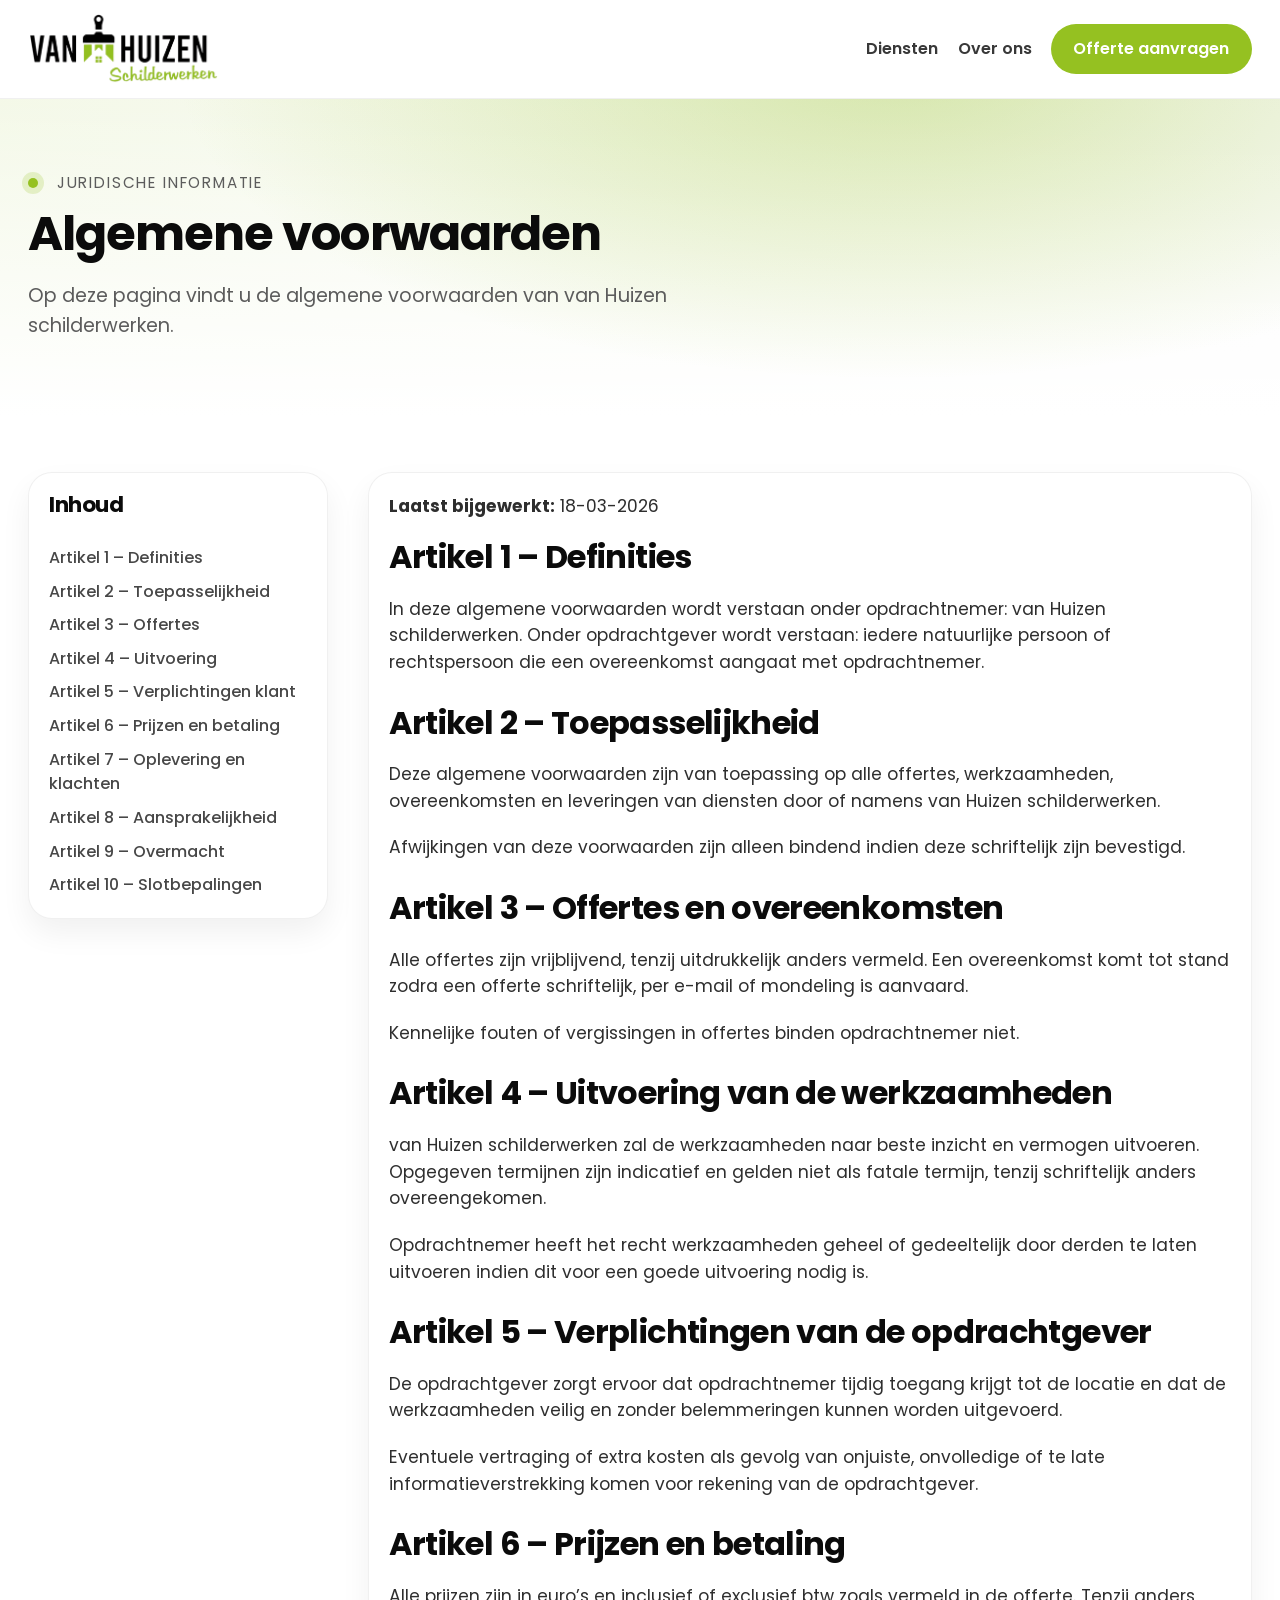
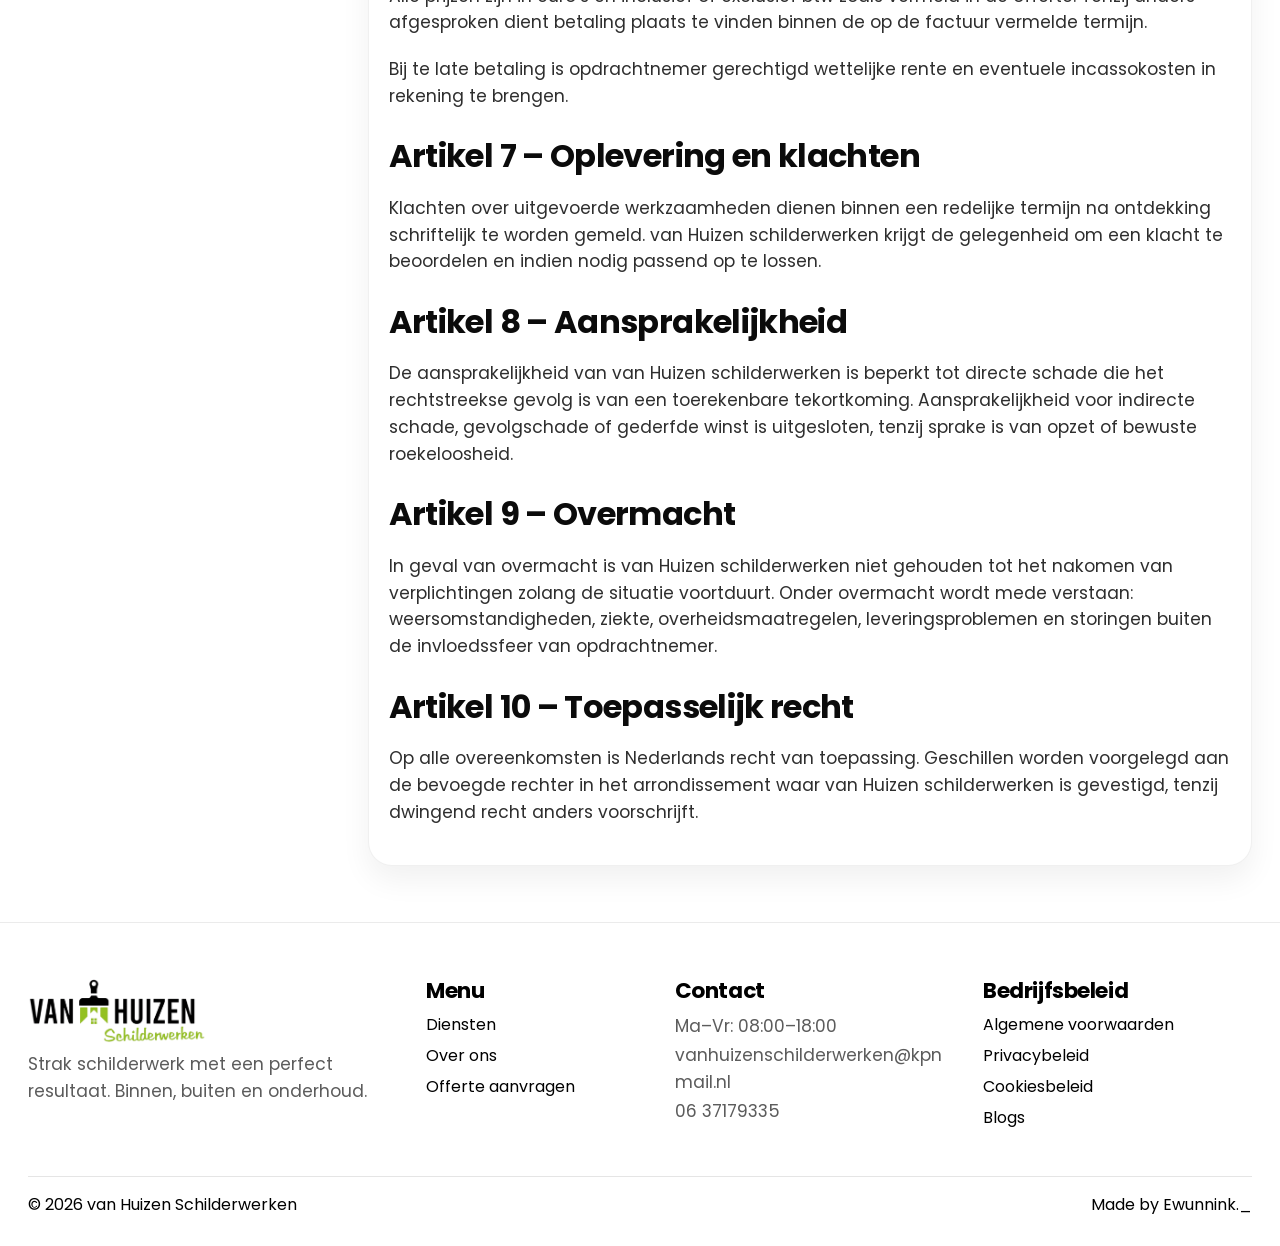
==== algemene-voorwaarden.html @ b0de6885 "Update algemene-voorwaarden.html" ====
<!doctype html>
<html lang="nl">
<head>
  <meta charset="utf-8" />
  <meta name="viewport" content="width=device-width, initial-scale=1" />
  <title>Algemene Voorwaarden | van Huizen Schilderwerken</title>
  <link rel="icon" type="image/png" sizes="32x32" href="/favicon-vhs-8.png">
  <meta name="description" content="Lees de algemene voorwaarden van van Huizen Schilderwerken voor onze diensten, offertes, werkzaamheden en afspraken." />
  <link rel="canonical" href="https://jouwdomein.nl/algemene-voorwaarden." />
  <link rel="preconnect" href="https://fonts.gstatic.com" crossorigin>
  <link href="https://fonts.googleapis.com/css2?family=Merriweather:ital,wght@0,400;0,700;1,400;1,700&family=Poppins:wght@300;400;500;600;700&display=swap" rel="stylesheet">
  <link rel="stylesheet" href="legal.css" />
</head>
<body>
  <a class="skip-link" href="/">Direct naar inhoud</a>

  <header class="site-header" data-elevate>
    <div class="container header-inner">
      <a class="brand" href="/" aria-label="van Huizen schilderwerken - Home">
        <img class="brand-logo brand-logo--footer" src="Logo van Huizen schilderwerken.png" alt="van Huizen schilderwerken logo">
      </a>

      <nav class="nav" aria-label="Hoofdnavigatie">
        <button class="nav-toggle" type="button" aria-expanded="false" aria-controls="navMenu">
          <span class="nav-toggle-lines" aria-hidden="true"></span>
          <span class="sr-only">Menu</span>
        </button>

        <div id="navMenu" class="nav-menu">
          <a href="/diensten">Diensten</a>
          <a href="/over-ons">Over ons</a>
          <a href="/offerte-aanvragen" class="btn btn-primary">Offerte aanvragen</a>
        </div>
      </nav>
    </div>
  </header>

  <main id="main">
    <section class="legal-hero">
      <div class="legal-hero-bg" aria-hidden="true"></div>
      <div class="container legal-hero-inner">
        <p class="kicker">Juridische informatie</p>
        <h1>Algemene <span class="logo-script">voorwaarden</span></h1>
        <p class="section-lead">
          Op deze pagina vindt u de algemene voorwaarden van van Huizen schilderwerken.
        </p>
      </div>
    </section>

    <section class="section">
      <div class="container legal-layout">
        <aside class="legal-aside reveal">
          <div class="legal-card">
            <h3>Inhoud</h3>
            <a href="#artikel-1">Artikel 1 – Definities</a>
            <a href="#artikel-2">Artikel 2 – Toepasselijkheid</a>
            <a href="#artikel-3">Artikel 3 – Offertes</a>
            <a href="#artikel-4">Artikel 4 – Uitvoering</a>
            <a href="#artikel-5">Artikel 5 – Verplichtingen klant</a>
            <a href="#artikel-6">Artikel 6 – Prijzen en betaling</a>
            <a href="#artikel-7">Artikel 7 – Oplevering en klachten</a>
            <a href="#artikel-8">Artikel 8 – Aansprakelijkheid</a>
            <a href="#artikel-9">Artikel 9 – Overmacht</a>
            <a href="#artikel-10">Artikel 10 – Slotbepalingen</a>
          </div>
        </aside>

        <article class="legal-content reveal">
          <div class="legal-card legal-prose">
            <p class="muted"><strong>Laatst bijgewerkt:</strong> <span class="legal-date">18-03-2026</span></p>

            <h2 id="artikel-1">Artikel 1 – Definities</h2>
            <p>
              In deze algemene voorwaarden wordt verstaan onder opdrachtnemer: van Huizen schilderwerken.
              Onder opdrachtgever wordt verstaan: iedere natuurlijke persoon of rechtspersoon die een overeenkomst aangaat met opdrachtnemer.
            </p>

            <h2 id="artikel-2">Artikel 2 – Toepasselijkheid</h2>
            <p>
              Deze algemene voorwaarden zijn van toepassing op alle offertes, werkzaamheden, overeenkomsten en leveringen van diensten door of namens van Huizen schilderwerken.
            </p>
            <p>
              Afwijkingen van deze voorwaarden zijn alleen bindend indien deze schriftelijk zijn bevestigd.
            </p>

            <h2 id="artikel-3">Artikel 3 – Offertes en overeenkomsten</h2>
            <p>
              Alle offertes zijn vrijblijvend, tenzij uitdrukkelijk anders vermeld. Een overeenkomst komt tot stand zodra een offerte schriftelijk, per e-mail of mondeling is aanvaard.
            </p>
            <p>
              Kennelijke fouten of vergissingen in offertes binden opdrachtnemer niet.
            </p>

            <h2 id="artikel-4">Artikel 4 – Uitvoering van de werkzaamheden</h2>
            <p>
              van Huizen schilderwerken zal de werkzaamheden naar beste inzicht en vermogen uitvoeren.
              Opgegeven termijnen zijn indicatief en gelden niet als fatale termijn, tenzij schriftelijk anders overeengekomen.
            </p>
            <p>
              Opdrachtnemer heeft het recht werkzaamheden geheel of gedeeltelijk door derden te laten uitvoeren indien dit voor een goede uitvoering nodig is.
            </p>

            <h2 id="artikel-5">Artikel 5 – Verplichtingen van de opdrachtgever</h2>
            <p>
              De opdrachtgever zorgt ervoor dat opdrachtnemer tijdig toegang krijgt tot de locatie en dat de werkzaamheden veilig en zonder belemmeringen kunnen worden uitgevoerd.
            </p>
            <p>
              Eventuele vertraging of extra kosten als gevolg van onjuiste, onvolledige of te late informatieverstrekking komen voor rekening van de opdrachtgever.
            </p>

            <h2 id="artikel-6">Artikel 6 – Prijzen en betaling</h2>
            <p>
              Alle prijzen zijn in euro’s en inclusief of exclusief btw zoals vermeld in de offerte.
              Tenzij anders afgesproken dient betaling plaats te vinden binnen de op de factuur vermelde termijn.
            </p>
            <p>
              Bij te late betaling is opdrachtnemer gerechtigd wettelijke rente en eventuele incassokosten in rekening te brengen.
            </p>

            <h2 id="artikel-7">Artikel 7 – Oplevering en klachten</h2>
            <p>
              Klachten over uitgevoerde werkzaamheden dienen binnen een redelijke termijn na ontdekking schriftelijk te worden gemeld.
              van Huizen schilderwerken krijgt de gelegenheid om een klacht te beoordelen en indien nodig passend op te lossen.
            </p>

            <h2 id="artikel-8">Artikel 8 – Aansprakelijkheid</h2>
            <p>
              De aansprakelijkheid van van Huizen schilderwerken is beperkt tot directe schade die het rechtstreekse gevolg is van een toerekenbare tekortkoming.
              Aansprakelijkheid voor indirecte schade, gevolgschade of gederfde winst is uitgesloten, tenzij sprake is van opzet of bewuste roekeloosheid.
            </p>

            <h2 id="artikel-9">Artikel 9 – Overmacht</h2>
            <p>
              In geval van overmacht is van Huizen schilderwerken niet gehouden tot het nakomen van verplichtingen zolang de situatie voortduurt.
              Onder overmacht wordt mede verstaan: weersomstandigheden, ziekte, overheidsmaatregelen, leveringsproblemen en storingen buiten de invloedssfeer van opdrachtnemer.
            </p>

            <h2 id="artikel-10">Artikel 10 – Toepasselijk recht</h2>
            <p>
              Op alle overeenkomsten is Nederlands recht van toepassing.
              Geschillen worden voorgelegd aan de bevoegde rechter in het arrondissement waar van Huizen schilderwerken is gevestigd, tenzij dwingend recht anders voorschrijft.
            </p>
          </div>
        </article>
      </div>
    </section>
  </main>

  <footer class="footer">
    <div class="container footer-grid">
      <div>
        <a class="brand brand--footer" href="/" aria-label="van Huizen schilderwerken">
          <img class="brand-logo" src="Logo van Huizen schilderwerken.png" alt="van Huizen schilderwerken logo">
        </a>
        <p class="muted">Strak schilderwerk met een perfect resultaat. Binnen, buiten en onderhoud.</p>
      </div>

      <div class="footer-col">
        <h3>Menu</h3>
        <a href="/diensten">Diensten</a>
        <a href="/over-ons">Over ons</a>
         <a href="/offerte-aanvragen">Offerte aanvragen</a>
      </div>

      <div class="footer-col">
        <h3>Contact</h3>
        <p class="muted">Ma–Vr: 08:00–18:00</p>
        <p class="muted">vanhuizenschilderwerken@kpnmail.nl</p>
        <p class="muted">06 37179335</p>
      </div>

      <div class="footer-col">
        <h3>Bedrijfsbeleid</h3>
        <a href="/algemene-voorwaarden">Algemene voorwaarden</a>
        <a href="/privacybeleid">Privacybeleid</a>
        <a href="/cookiesbeleid">Cookiesbeleid</a>
        <a href="/blog-twente">Blogs</a>
      </div>
    </div>

    <div class="container footer-bottom">
  <span>© <span id="year"></span> van Huizen Schilderwerken</span>

  <a 
    href="https://www.instagram.com/ewunnink._/" 
    target="_blank" 
    rel="noopener noreferrer"
    class="made-by"
  >
    Made by Ewunnink._
  </a>
</div>

  </footer>

  <script src="legal.js"></script>
</body>
</html>
---- legal.css ----
:root{
  --bg: #ffffff;
  --ink: #0b0b0b;
  --muted: #5c5c5c;
  --soft: #eeeeee;
  --card: #ffffff;
  --green: #95c121;
  --green-2: #9eea52;
  --soft-green: rgba(149,193,33,.10);
  --soft-green-2: rgba(149,193,33,.18);
  --dark: #111111;
  --radius: 18px;
  --shadow: 0 18px 45px rgba(0,0,0,.08);
  --shadow-soft: 0 14px 30px rgba(0,0,0,.06);
  --container: 1280px;
  --font-sans: "Poppins", system-ui, -apple-system, Segoe UI, Roboto, Arial, sans-serif;
  --font-serif: "Merriweather", Georgia, "Times New Roman", serif;
  --step--1: clamp(.88rem, .82rem + .2vw, .95rem);
  --step-0: clamp(1rem, .95rem + .25vw, 1.08rem);
  --step-1: clamp(1.15rem, 1.05rem + .5vw, 1.35rem);
  --step-2: clamp(1.4rem, 1.2rem + 1vw, 2.05rem);
  --step-3: clamp(1.85rem, 1.55rem + 1.8vw, 3rem);
  --space-1: clamp(.6rem, .5rem + .3vw, .8rem);
  --space-2: clamp(.9rem, .75rem + .6vw, 1.25rem);
  --space-3: clamp(1.15rem, .95rem + 1vw, 1.9rem);
  --space-4: clamp(1.6rem, 1.2rem + 1.6vw, 2.6rem);
  --space-5: clamp(2.2rem, 1.7rem + 2.2vw, 3.6rem);
  --space-6: clamp(2.8rem, 2.1rem + 3vw, 5rem);
}

*{ box-sizing:border-box; }
html{ scroll-behavior:smooth; }
body{
  margin:0;
  font-family:var(--font-sans);
  color:var(--ink);
  background:var(--bg);
  line-height:1.55;
  text-rendering:optimizeLegibility;
}

img{ max-width:100%; display:block; }
a{ color:inherit; text-decoration:none; }
p{ margin:0 0 var(--space-2); font-size:var(--step-0); }
h1,h2,h3{ margin:0 0 var(--space-2); line-height:1.15; letter-spacing:-0.02em; }
h1{ font-size:var(--step-3); }
h2{ font-size:var(--step-2); }
h3{ font-size:var(--step-1); }

.container{
  width:min(var(--container), 100% - 2*var(--space-3));
  margin-inline:auto;
}

.skip-link{
  position:absolute;
  left:-999px;
  top:.6rem;
  padding:.7rem 1rem;
  border-radius:999px;
  background:var(--ink);
  color:#fff;
  z-index:9999;
}
.skip-link:focus{ left:.8rem; }

.section{
  padding-top: 3.5rem;
  padding-bottom: 3.5rem;
}

.section-lead{
  font-size: clamp(1.02rem, .95rem + .35vw, 1.2rem);
  color: var(--muted);
  max-width:60ch;
}

.kicker{
  display:inline-flex;
  align-items:center;
  gap:.55rem;
  font-size:var(--step--1);
  text-transform:uppercase;
  letter-spacing:.12em;
  color:var(--muted);
  margin-bottom:var(--space-1);
}
.kicker::before{
  content:"";
  width:10px;
  height:10px;
  margin-right:10px;
  border-radius:999px;
  background:var(--green);
  box-shadow:0 0 0 6px rgba(149,193,33,.20);
}

.accent{
  color:var(--ink);
  position:relative;
  z-index:1;
}
.accent::after{
  content:"";
  position:absolute;
  left:-0.12em;
  right:-0.12em;
  bottom:-0.03em;
  height:.60em;
  z-index:-1;
  transform:rotate(-1deg);
  background-image:url("data:image/svg+xml;utf8,\
  <svg xmlns='http://www.w3.org/2000/svg' viewBox='0 0 320 80' preserveAspectRatio='none'>\
    <path d='M10 45 C35 25, 75 58, 115 42 C150 28, 190 24, 225 38 C255 50, 285 47, 310 38 L306 63 C274 70, 238 67, 198 68 C148 70, 100 71, 58 66 C32 63, 18 59, 10 57 Z' fill='%2395c121' fill-opacity='0.36'/>\
    <path d='M22 36 C55 30, 88 46, 122 38 C155 31, 190 27, 232 34 C261 39, 286 40, 300 36' fill='none' stroke='%2395c121' stroke-opacity='0.22' stroke-width='4' stroke-linecap='round'/>\
  </svg>");
  background-repeat:no-repeat;
  background-size:100% 100%;
  background-position:center;
}

.muted{ color:var(--muted); }

.btn{
  display:inline-flex;
  align-items:center;
  justify-content:center;
  gap:.6rem;
  padding:.9rem 1.15rem;
  border-radius:999px;
  font-weight:600;
  border:1px solid transparent;
  transition:transform .15s ease, box-shadow .15s ease, background .15s ease;
  white-space:nowrap;
  line-height:1.1;
}
.btn-primary{
  background:var(--green);
  color:#fff;
  padding:.95rem 1.35rem !important;
}
.btn-primary:hover{
  background:#7faa1b;
  box-shadow:var(--shadow-soft);
}

.site-header{
  position:sticky;
  top:0;
  z-index:50;
  background:rgba(255,255,255,.92);
  backdrop-filter:blur(10px);
  border-bottom:1px solid rgba(0,0,0,.06);
}
.site-header.is-elevated{
  box-shadow:0 12px 30px rgba(0,0,0,.08);
}
.header-inner{
  display:flex;
  align-items:center;
  justify-content: space-between;
  padding: .9rem 0;
  gap: 12px;
}

.brand{
  display:flex;
  align-items:center;
  gap:.55rem;
  min-width: 0;
  margin-left: 0 !important;
  padding-left: 0 !important;
}

.brand-logo{
  width: clamp(160px, 14vw, 210px);
  height: auto;
  object-fit: contain;
  object-position: left center;
  margin: 0 !important;
  display: block;
}

.brand-logo--footer{
  width: clamp(170px, 15vw, 220px);
  height: auto;
  object-fit: contain;
  margin: 0 !important;
  display: block;
}

.brand--footer{
  display: inline-flex;
  align-items: flex-start;
  justify-content: flex-start;
  margin: 0;
  padding: 0;
}

.nav{ display:flex; align-items:center; position:relative; }
.nav-menu{
  display:flex;
  align-items:center;
  gap:1.2rem;
}
.nav-menu a{
  font-weight:600;
  color:rgba(0,0,0,.78);
}
.nav-menu a:hover{ color:rgba(0,0,0,1); }

.nav-toggle{
  display:none;
  align-items:center;
  justify-content:center;
  width:44px;
  height:44px;
  border-radius:999px;
  border:1px solid rgba(0,0,0,.12);
  background:rgba(255,255,255,.9);
  cursor:pointer;
  padding:0;
}
.nav-toggle-lines{
  position:relative;
  display:block;
  width:18px;
  height:2px;
  background:var(--ink);
  border-radius:999px;
}
.nav-toggle-lines::before,
.nav-toggle-lines::after{
  content:"";
  position:absolute;
  left:0;
  width:18px;
  height:2px;
  background:var(--ink);
  border-radius:999px;
}
.nav-toggle-lines::before{ top:-6px; }
.nav-toggle-lines::after{ top:6px; }

.sr-only{
  position:absolute !important;
  width:1px;
  height:1px;
  padding:0;
  margin:-1px;
  overflow:hidden;
  clip:rect(0,0,0,0);
  white-space:nowrap;
  border:0;
}

.legal-hero{
  position:relative;
  padding:var(--space-6) 0 var(--space-5);
  overflow:hidden;
}
.legal-hero-bg{
  position:absolute;
  inset:0;
  z-index:0;
  pointer-events:none;
  background:
    radial-gradient(1200px 520px at 70% -10%, rgba(149,193,33,.35), transparent 60%),
    linear-gradient(180deg, rgba(255,255,255,.15), rgba(255,255,255,.62) 55%, #ffffff 100%),
    linear-gradient(90deg, rgba(149,193,33,.12), rgba(0,0,0,.02));
}
.legal-hero-inner{
  position:relative;
  z-index:1;
}

.legal-layout{
  display:grid;
  grid-template-columns: 300px 1fr;
  gap:var(--space-4);
  align-items:start;
}

.legal-card{
  background:#fff;
  border-radius:calc(var(--radius) + 6px);
  border:1px solid rgba(0,0,0,.06);
  box-shadow:var(--shadow-soft);
  padding:1.25rem;
}

.legal-aside{
  position:sticky;
  top:110px;
}

.legal-aside .legal-card{
  display:flex;
  flex-direction:column;
  gap:.55rem;
}
.legal-aside a{
  color:rgba(0,0,0,.72);
  font-weight:500;
}
.legal-aside a:hover{
  color:rgba(0,0,0,1);
}

.legal-prose h2{
  margin-top:1.8rem;
}
.legal-prose h2:first-of-type{
  margin-top:0;
}
.legal-prose p{
  color:rgba(0,0,0,.82);
}
.legal-prose ul{
  padding-left:1.2rem;
}

.footer{
  background:#ffffff;
  color:#000000;
  padding:var(--space-5) 0 var(--space-3);
  border-top:1px solid rgba(0,0,0,.08);
}
.footer-grid{
  display: grid;
  grid-template-columns: minmax(0, 1.2fr) minmax(0, .7fr) minmax(0, .9fr) minmax(0, .9fr);
  gap: var(--space-4);
  align-items: start;
  width: min(var(--container), 100% - 2*var(--space-3));
  margin-inline: auto;
}

.footer-grid > div{
  min-width: 0;
}
.footer-col a,
.footer-col p{
  overflow-wrap: anywhere;
  word-break: break-word;
}
.footer-col h3{ margin-bottom:10px; }
.footer-col p{ margin:2px 0 !important; }

.social{
  display:flex;
  gap:.6rem;
  margin-top:1rem;
}
.social-pill{
  width:42px;
  height:42px;
  border-radius:999px;
  border:1px solid rgba(0,0,0,.12);
  display:flex;
  align-items:center;
  justify-content:center;
  background:rgba(149,193,33,.10);
}
.social-pill:hover{
  background:rgba(149,193,33,.18);
}

.footer-bottom{
  margin-top:var(--space-4);
  padding-top:1rem;
  border-top:1px solid rgba(0,0,0,.10);
  display:flex;
  align-items:center;
  justify-content:space-between;
  flex-wrap:wrap;
  gap:.6rem;
}

.reveal{
  opacity:0;
  transform:translateY(10px);
  transition:opacity .6s ease, transform .6s ease;
}
.reveal.is-visible{
  opacity:1;
  transform:translateY(0);
}

@media (max-width: 980px){
  .legal-layout{
    grid-template-columns:1fr;
  }
  .legal-aside{
    position:static;
  }
  .footer-grid{
    grid-template-columns:1fr;
  }
}

@media (max-width: 760px){
  .nav-toggle{ display:inline-flex; }

  .header-inner{ position: relative; }
  .nav{ position: static; }

  .nav-menu{
    position: absolute;
    top: calc(100% + 10px);
    left: 50%;
    transform: translateX(-50%);
    right: auto;
    width: min(var(--container), 100vw - 2*var(--space-3));
    max-width: 520px;
    display:none;
    flex-direction: column;
    gap: .35rem;
    padding: 1rem;
    background: rgba(255,255,255,.98);
    border: 1px solid rgba(0,0,0,.10);
    border-radius: calc(var(--radius) + 14px);
    box-shadow: var(--shadow);
  }
  .nav-menu.is-open{ display:flex; }

  .nav-menu a{
    display:flex;
    align-items:center;
    justify-content:flex-start;
    width:100%;
    padding: .65rem .75rem;
    border-radius: 12px;
  }
  .nav-menu a:hover{
    background: rgba(149,193,33,.10);
  }

 .nav-menu .btn{
  display: flex;
  width: 100%;
  justify-content: center;
  align-self: stretch;
  margin-top: .35rem;
  padding: .95rem 1rem !important;
}


  .brand-logo{
    width:clamp(140px, 55vw, 210px);
    height:48px;
    margin-left:0 !important;
  }
}

@media (prefers-reduced-motion: reduce){
  html{ scroll-behavior:auto; }
  .reveal{ transition:none; transform:none; }
  .btn{ transition:none; }
}

.btn-primary{
  background: var(--green);
  color: #ffffff;
  width: auto !important;
  height: auto !important;
  min-width: 0 !important;
  min-height: 0 !important;
  border-radius: 999px !important;
  padding: .95rem 1.35rem !important;
  font-size: 1rem !important;
}
.btn-primary:hover{
  background: #7faa1b;
  box-shadow: var(--shadow-soft);
}

.site-header .btn-primary{ color:#fff !important; }

.footer-col a{
    display: block;
    margin-bottom: 6px;
}

/* Mobiele correcties voor het logo */
@media (max-width: 760px) {
  /* Header logo uitlijning */
  .brand-logo {
    width: 160px; /* Vaste breedte voor stabiliteit op mobiel */
    height: auto;
    margin-left: 0 !important; /* Verwijder de negatieve marge */
    padding-left: 0;
    object-position: left;
  }

  /* Footer logo uitlijning */
  .brand-logo--footer {
    width: 180px;
    margin-left: 0 !important;
    margin-bottom: var(--space-2);
  }

  /* Zorg dat de container in de footer geen onnodige padding heeft */
  .footer-grid > div:first-child {
    align-items: flex-start;
    padding-left: 0;
  }

  .brand--footer {
    margin-left: 0;
    display: flex;
    justify-content: flex-start;
  }
}

@media (max-width: 768px) {
  .big-cta {
    grid-template-columns: 1fr;
    padding: 20px 16px;
  }

  .form,
  .big-cta-copy,
  .field,
  .field input,
  .field select,
  .field textarea {
    width: 100%;
    max-width: 100%;
  }

  .container {
    width: 100%;
    max-width: 100%;
    padding-left: 16px;
    padding-right: 16px;
  }
}
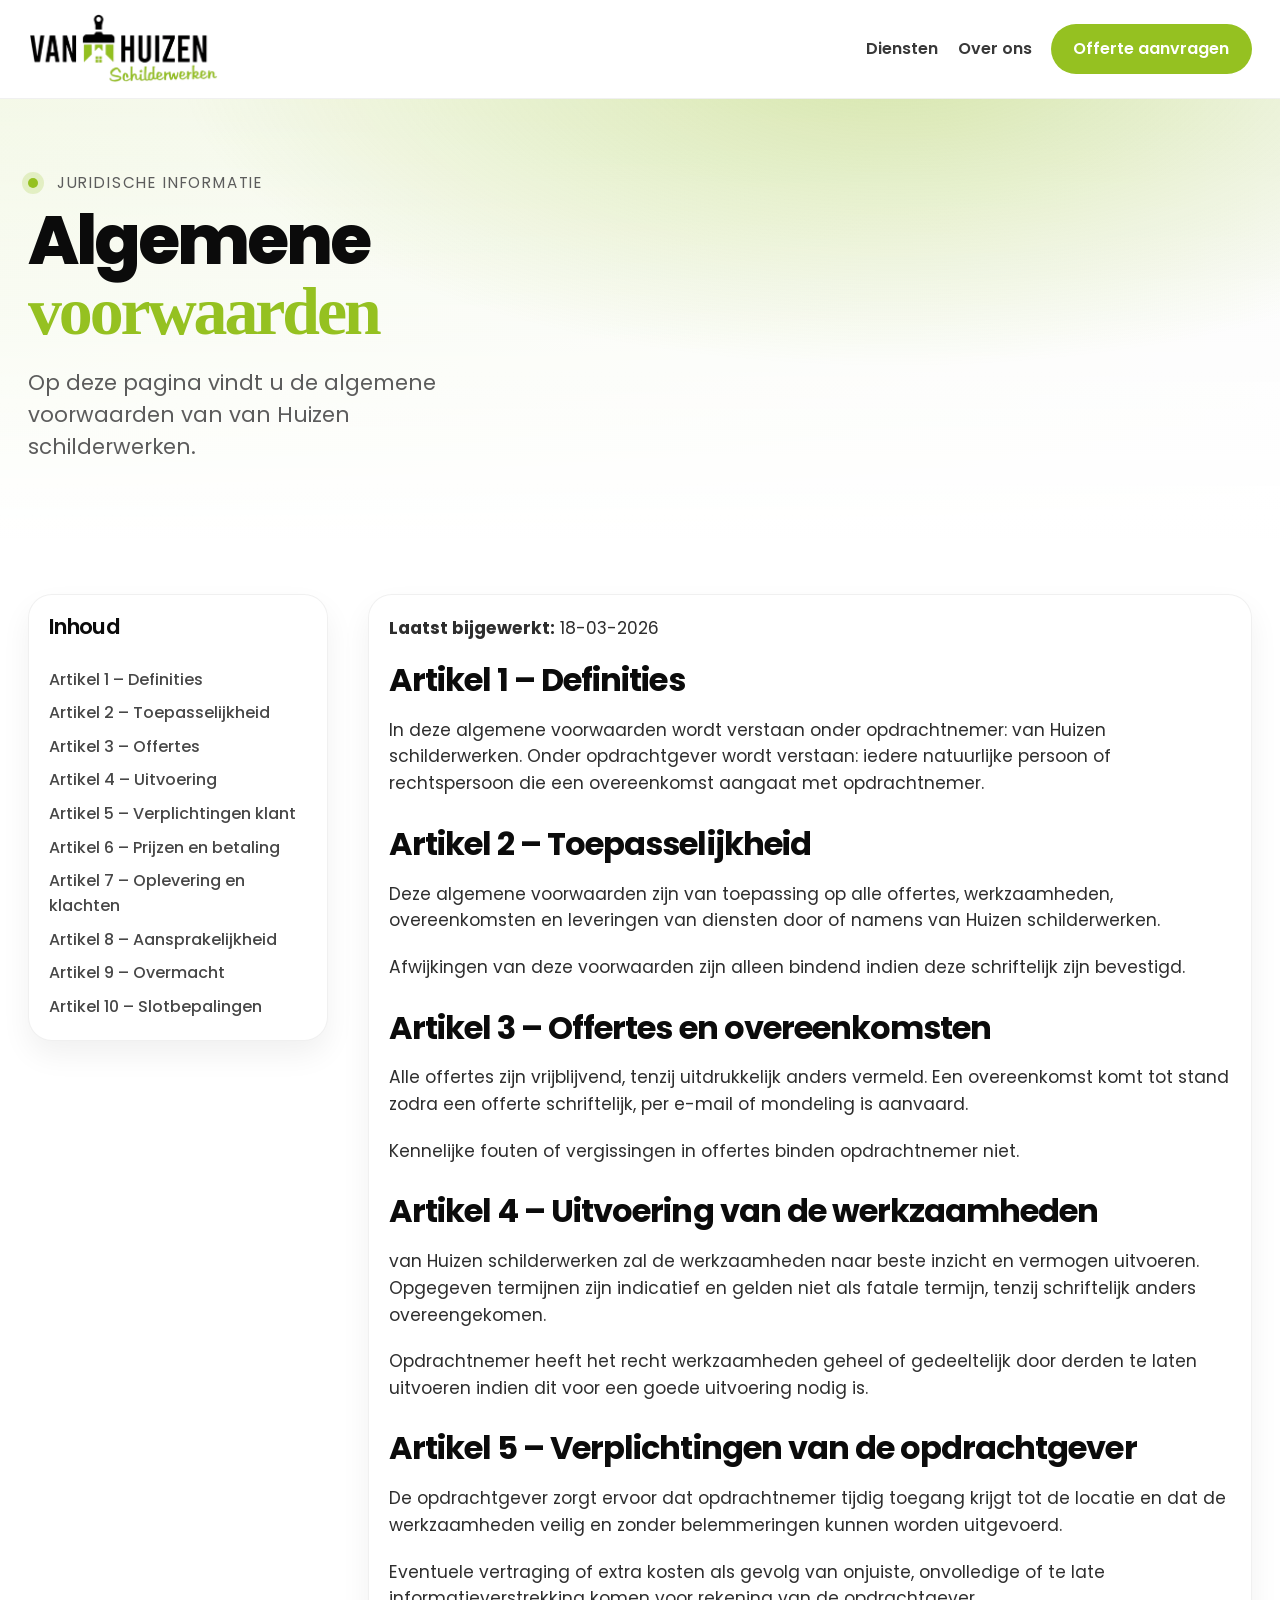
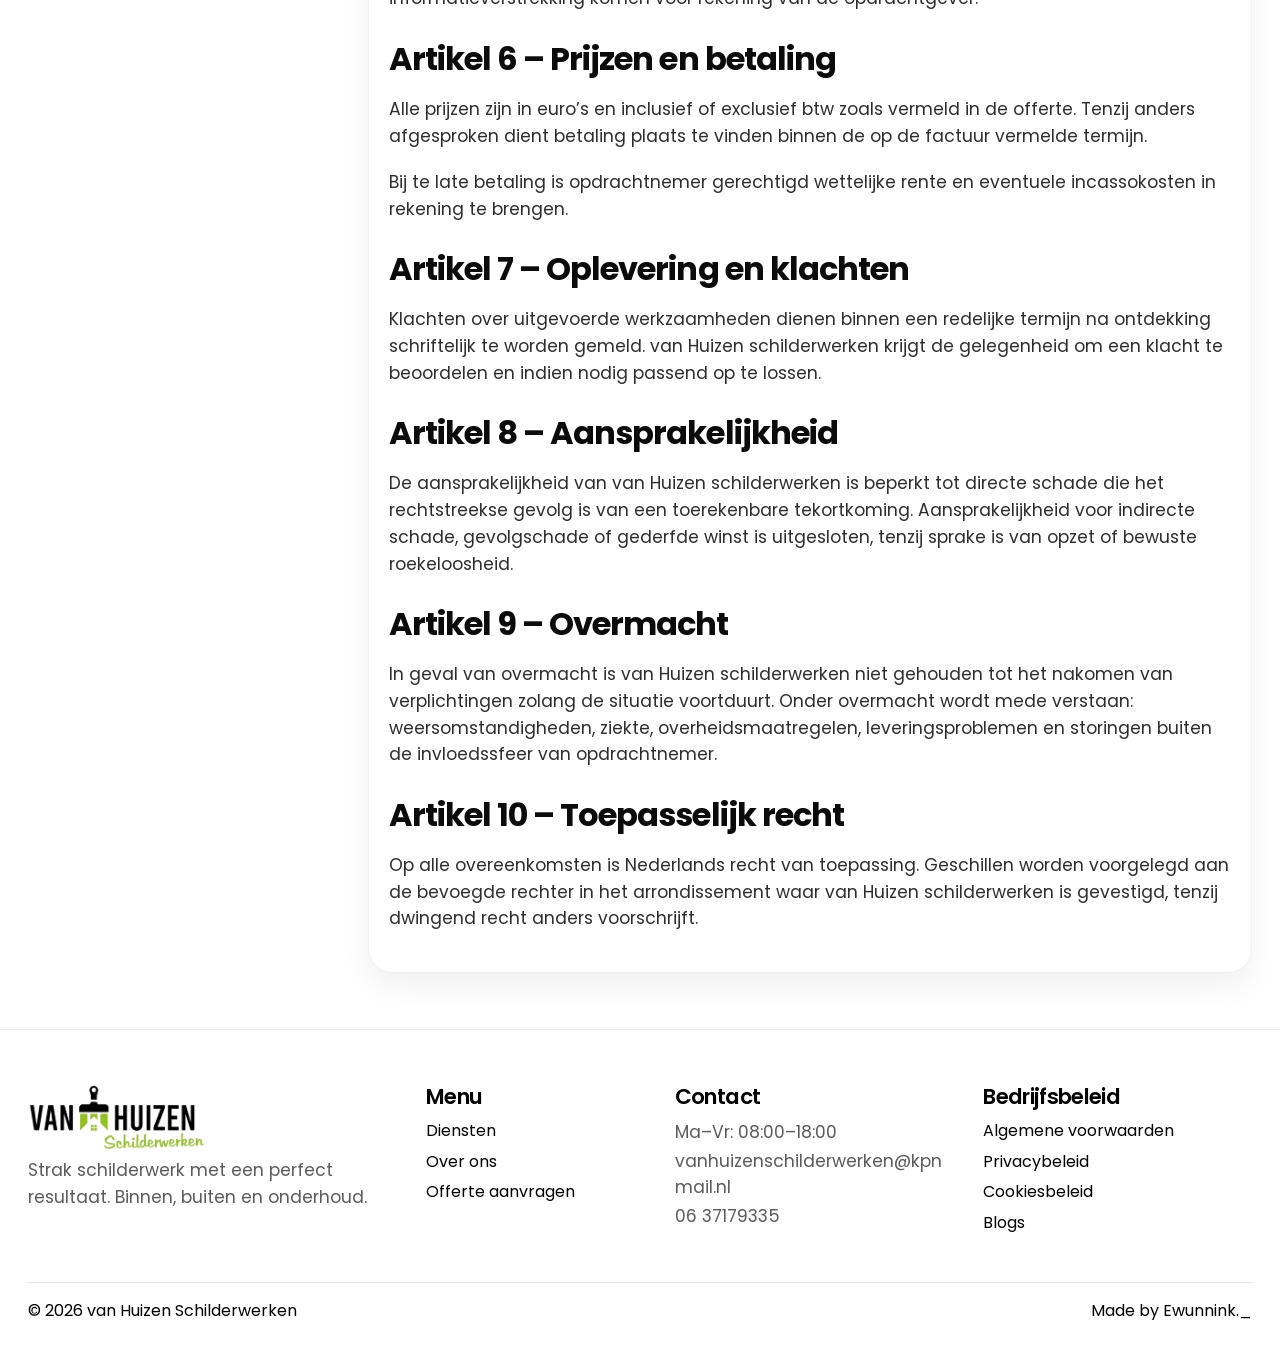
==== commit 7c1e0ab6: "Update algemene-voorwaarden.html" ====
--- a/algemene-voorwaarden.html
+++ b/algemene-voorwaarden.html
@@ -10,6 +10,9 @@
   <link rel="preconnect" href="https://fonts.gstatic.com" crossorigin>
   <link href="https://fonts.googleapis.com/css2?family=Merriweather:ital,wght@0,400;0,700;1,400;1,700&family=Poppins:wght@300;400;500;600;700&display=swap" rel="stylesheet">
   <link rel="stylesheet" href="legal.css" />
+  <link rel="preconnect" href="https://fonts.googleapis.com">
+<link rel="preconnect" href="https://fonts.gstatic.com" crossorigin>
+<link href="https://fonts.googleapis.com/css2?family=Poppins:wght@400;500;600;700;800&display=swap" rel="stylesheet">
 </head>
 <body>
   <a class="skip-link" href="/">Direct naar inhoud</a>
--- a/legal.css
+++ b/legal.css
@@ -5,6 +5,7 @@
   --soft: #eeeeee;
   --card: #ffffff;
   --green: #95c121;
+  --green-dark: #7faa1b;
   --green-2: #9eea52;
   --soft-green: rgba(149,193,33,.10);
   --soft-green-2: rgba(149,193,33,.18);
@@ -13,13 +14,16 @@
   --shadow: 0 18px 45px rgba(0,0,0,.08);
   --shadow-soft: 0 14px 30px rgba(0,0,0,.06);
   --container: 1280px;
-  --font-sans: "Poppins", system-ui, -apple-system, Segoe UI, Roboto, Arial, sans-serif;
-  --font-serif: "Merriweather", Georgia, "Times New Roman", serif;
+
+  --font-sans: "Poppins", system-ui, -apple-system, "Segoe UI", Roboto, Arial, sans-serif;
+  --font-script: "Playlist-Script", cursive;
+
   --step--1: clamp(.88rem, .82rem + .2vw, .95rem);
   --step-0: clamp(1rem, .95rem + .25vw, 1.08rem);
   --step-1: clamp(1.15rem, 1.05rem + .5vw, 1.35rem);
   --step-2: clamp(1.4rem, 1.2rem + 1vw, 2.05rem);
   --step-3: clamp(1.85rem, 1.55rem + 1.8vw, 3rem);
+
   --space-1: clamp(.6rem, .5rem + .3vw, .8rem);
   --space-2: clamp(.9rem, .75rem + .6vw, 1.25rem);
   --space-3: clamp(1.15rem, .95rem + 1vw, 1.9rem);
@@ -28,8 +32,27 @@
   --space-6: clamp(2.8rem, 2.1rem + 3vw, 5rem);
 }
 
-*{ box-sizing:border-box; }
-html{ scroll-behavior:smooth; }
+@font-face {
+  font-family: "Playlist-Script";
+  src:
+    url("/fonts/Playlist-Script.woff2") format("woff2"),
+    url("/fonts/Playlist-Script.woff") format("woff"),
+    url("/fonts/Playlist-Script.otf") format("opentype");
+  font-weight: 400;
+  font-style: normal;
+  font-display: swap;
+}
+
+*,
+*::before,
+*::after{
+  box-sizing:border-box;
+}
+
+html{
+  scroll-behavior:smooth;
+}
+
 body{
   margin:0;
   font-family:var(--font-sans);
@@ -37,18 +60,49 @@
   background:var(--bg);
   line-height:1.55;
   text-rendering:optimizeLegibility;
-}
-
-img{ max-width:100%; display:block; }
-a{ color:inherit; text-decoration:none; }
-p{ margin:0 0 var(--space-2); font-size:var(--step-0); }
-h1,h2,h3{ margin:0 0 var(--space-2); line-height:1.15; letter-spacing:-0.02em; }
-h1{ font-size:var(--step-3); }
-h2{ font-size:var(--step-2); }
-h3{ font-size:var(--step-1); }
+  -webkit-font-smoothing:antialiased;
+  -moz-osx-font-smoothing:grayscale;
+}
+
+img{
+  max-width:100%;
+  display:block;
+}
+
+a{
+  color:inherit;
+  text-decoration:none;
+}
+
+p{
+  margin:0 0 var(--space-2);
+  font-size:var(--step-0);
+}
+
+h1,h2,h3{
+  margin:0 0 var(--space-2);
+  line-height:1.1;
+  letter-spacing:-0.03em;
+  font-family:var(--font-sans);
+}
+
+h1{
+  font-size:var(--step-3);
+  font-weight:800;
+}
+
+h2{
+  font-size:var(--step-2);
+  font-weight:700;
+}
+
+h3{
+  font-size:var(--step-1);
+  font-weight:600;
+}
 
 .container{
-  width:min(var(--container), 100% - 2*var(--space-3));
+  width:min(var(--container), calc(100% - 2 * var(--space-3)));
   margin-inline:auto;
 }
 
@@ -62,16 +116,18 @@
   color:#fff;
   z-index:9999;
 }
-.skip-link:focus{ left:.8rem; }
+.skip-link:focus{
+  left:.8rem;
+}
 
 .section{
-  padding-top: 3.5rem;
-  padding-bottom: 3.5rem;
+  padding-top:3.5rem;
+  padding-bottom:3.5rem;
 }
 
 .section-lead{
-  font-size: clamp(1.02rem, .95rem + .35vw, 1.2rem);
-  color: var(--muted);
+  font-size:clamp(1.02rem, .95rem + .35vw, 1.2rem);
+  color:var(--muted);
   max-width:60ch;
 }
 
@@ -85,6 +141,7 @@
   color:var(--muted);
   margin-bottom:var(--space-1);
 }
+
 .kicker::before{
   content:"";
   width:10px;
@@ -95,32 +152,16 @@
   box-shadow:0 0 0 6px rgba(149,193,33,.20);
 }
 
-.accent{
-  color:var(--ink);
-  position:relative;
-  z-index:1;
-}
-.accent::after{
-  content:"";
-  position:absolute;
-  left:-0.12em;
-  right:-0.12em;
-  bottom:-0.03em;
-  height:.60em;
-  z-index:-1;
-  transform:rotate(-1deg);
-  background-image:url("data:image/svg+xml;utf8,\
-  <svg xmlns='http://www.w3.org/2000/svg' viewBox='0 0 320 80' preserveAspectRatio='none'>\
-    <path d='M10 45 C35 25, 75 58, 115 42 C150 28, 190 24, 225 38 C255 50, 285 47, 310 38 L306 63 C274 70, 238 67, 198 68 C148 70, 100 71, 58 66 C32 63, 18 59, 10 57 Z' fill='%2395c121' fill-opacity='0.36'/>\
-    <path d='M22 36 C55 30, 88 46, 122 38 C155 31, 190 27, 232 34 C261 39, 286 40, 300 36' fill='none' stroke='%2395c121' stroke-opacity='0.22' stroke-width='4' stroke-linecap='round'/>\
-  </svg>");
-  background-repeat:no-repeat;
-  background-size:100% 100%;
-  background-position:center;
-}
-
-.muted{ color:var(--muted); }
-
+.muted{
+  color:var(--muted);
+}
+
+.logo-script{
+  font-family:var(--font-script);
+  color:var(--green);
+}
+
+/* Buttons */
 .btn{
   display:inline-flex;
   align-items:center;
@@ -134,16 +175,33 @@
   white-space:nowrap;
   line-height:1.1;
 }
+
+.btn:hover{
+  transform:translateY(-1px);
+}
+
 .btn-primary{
   background:var(--green);
-  color:#fff;
+  color:#ffffff;
+  border-radius:999px;
   padding:.95rem 1.35rem !important;
-}
+  font-size:1rem;
+  width:auto !important;
+  height:auto !important;
+  min-width:0 !important;
+  min-height:0 !important;
+}
+
 .btn-primary:hover{
-  background:#7faa1b;
+  background:var(--green-dark);
   box-shadow:var(--shadow-soft);
 }
 
+.site-header .btn-primary{
+  color:#fff !important;
+}
+
+/* Header */
 .site-header{
   position:sticky;
   top:0;
@@ -152,62 +210,74 @@
   backdrop-filter:blur(10px);
   border-bottom:1px solid rgba(0,0,0,.06);
 }
+
 .site-header.is-elevated{
   box-shadow:0 12px 30px rgba(0,0,0,.08);
 }
+
 .header-inner{
   display:flex;
   align-items:center;
-  justify-content: space-between;
-  padding: .9rem 0;
-  gap: 12px;
+  justify-content:space-between;
+  padding:.9rem 0;
+  gap:12px;
 }
 
 .brand{
   display:flex;
   align-items:center;
   gap:.55rem;
-  min-width: 0;
-  margin-left: 0 !important;
-  padding-left: 0 !important;
+  min-width:0;
+  margin-left:0 !important;
+  padding-left:0 !important;
 }
 
 .brand-logo{
-  width: clamp(160px, 14vw, 210px);
-  height: auto;
-  object-fit: contain;
-  object-position: left center;
-  margin: 0 !important;
-  display: block;
+  width:clamp(160px, 14vw, 210px);
+  height:auto;
+  object-fit:contain;
+  object-position:left center;
+  margin:0 !important;
+  display:block;
 }
 
 .brand-logo--footer{
-  width: clamp(170px, 15vw, 220px);
-  height: auto;
-  object-fit: contain;
-  margin: 0 !important;
-  display: block;
+  width:clamp(170px, 15vw, 220px);
+  height:auto;
+  object-fit:contain;
+  margin:0 !important;
+  display:block;
 }
 
 .brand--footer{
-  display: inline-flex;
-  align-items: flex-start;
-  justify-content: flex-start;
-  margin: 0;
-  padding: 0;
-}
-
-.nav{ display:flex; align-items:center; position:relative; }
+  display:inline-flex;
+  align-items:flex-start;
+  justify-content:flex-start;
+  margin:0;
+  padding:0;
+}
+
+/* Nav */
+.nav{
+  display:flex;
+  align-items:center;
+  position:relative;
+}
+
 .nav-menu{
   display:flex;
   align-items:center;
   gap:1.2rem;
 }
+
 .nav-menu a{
   font-weight:600;
   color:rgba(0,0,0,.78);
 }
-.nav-menu a:hover{ color:rgba(0,0,0,1); }
+
+.nav-menu a:hover{
+  color:rgba(0,0,0,1);
+}
 
 .nav-toggle{
   display:none;
@@ -221,6 +291,7 @@
   cursor:pointer;
   padding:0;
 }
+
 .nav-toggle-lines{
   position:relative;
   display:block;
@@ -229,6 +300,7 @@
   background:var(--ink);
   border-radius:999px;
 }
+
 .nav-toggle-lines::before,
 .nav-toggle-lines::after{
   content:"";
@@ -239,9 +311,16 @@
   background:var(--ink);
   border-radius:999px;
 }
-.nav-toggle-lines::before{ top:-6px; }
-.nav-toggle-lines::after{ top:6px; }
-
+
+.nav-toggle-lines::before{
+  top:-6px;
+}
+
+.nav-toggle-lines::after{
+  top:6px;
+}
+
+/* Screen reader */
 .sr-only{
   position:absolute !important;
   width:1px;
@@ -254,11 +333,13 @@
   border:0;
 }
 
+/* Hero / legal */
 .legal-hero{
   position:relative;
   padding:var(--space-6) 0 var(--space-5);
   overflow:hidden;
 }
+
 .legal-hero-bg{
   position:absolute;
   inset:0;
@@ -269,14 +350,113 @@
     linear-gradient(180deg, rgba(255,255,255,.15), rgba(255,255,255,.62) 55%, #ffffff 100%),
     linear-gradient(90deg, rgba(149,193,33,.12), rgba(0,0,0,.02));
 }
+
 .legal-hero-inner{
   position:relative;
   z-index:1;
 }
 
+.legal-hero h1{
+  font-size:clamp(2.6rem, 2rem + 2.8vw, 5.1rem);
+  font-weight:800;
+  line-height:1.03;
+  letter-spacing:-0.045em;
+  max-width:12ch;
+}
+
+.legal-hero .section-lead{
+  font-size:clamp(1.05rem, .98rem + .45vw, 1.45rem);
+  line-height:1.5;
+  max-width:36ch;
+}
+
+/* Hero variant zoals screenshot 2 */
+.hero-split{
+  position:relative;
+  overflow:hidden;
+  padding:var(--space-6) 0;
+}
+
+.hero-split-bg{
+  position:absolute;
+  inset:0;
+  pointer-events:none;
+  z-index:0;
+  background:
+    radial-gradient(900px 380px at 60% -5%, rgba(149,193,33,.28), transparent 60%),
+    linear-gradient(180deg, rgba(149,193,33,.06), rgba(255,255,255,.92) 70%);
+}
+
+.hero-split-inner{
+  position:relative;
+  z-index:1;
+  display:grid;
+  grid-template-columns:minmax(0, 1.05fr) minmax(320px, 580px);
+  gap:clamp(2rem, 3vw, 5rem);
+  align-items:center;
+}
+
+.hero-copy{
+  max-width:720px;
+}
+
+.hero-title{
+  margin:0 0 1rem;
+}
+
+.hero-title-main{
+  display:block;
+  font-family:var(--font-sans);
+  font-size:clamp(2.8rem, 2rem + 3vw, 5.2rem);
+  line-height:.95;
+  letter-spacing:-0.055em;
+  font-weight:800;
+  color:var(--ink);
+}
+
+.hero-title-script{
+  display:block;
+  margin-top:.1em;
+  font-family:var(--font-script);
+  font-size:clamp(2.7rem, 2rem + 2.2vw, 4.8rem);
+  line-height:.95;
+  letter-spacing:-0.02em;
+  color:var(--green);
+  font-weight:400;
+}
+
+.hero-lead{
+  font-size:clamp(1.05rem, .98rem + .45vw, 1.35rem);
+  line-height:1.6;
+  color:var(--muted);
+  max-width:34ch;
+}
+
+.hero-actions{
+  display:flex;
+  flex-wrap:wrap;
+  gap:1rem;
+  margin-top:1.6rem;
+}
+
+.hero-media{
+  justify-self:end;
+  width:100%;
+  max-width:580px;
+}
+
+.hero-media img{
+  width:100%;
+  aspect-ratio: 1 / .82;
+  object-fit:cover;
+  border-radius:32px;
+  box-shadow:var(--shadow);
+}
+
+/* Legal layout */
 .legal-layout{
   display:grid;
-  grid-template-columns: 300px 1fr;
+  grid-template-columns:300px 1fr;
   gap:var(--space-4);
   align-items:start;
 }
@@ -299,10 +479,12 @@
   flex-direction:column;
   gap:.55rem;
 }
+
 .legal-aside a{
   color:rgba(0,0,0,.72);
   font-weight:500;
 }
+
 .legal-aside a:hover{
   color:rgba(0,0,0,1);
 }
@@ -310,47 +492,65 @@
 .legal-prose h2{
   margin-top:1.8rem;
 }
+
 .legal-prose h2:first-of-type{
   margin-top:0;
 }
+
 .legal-prose p{
   color:rgba(0,0,0,.82);
 }
+
 .legal-prose ul{
   padding-left:1.2rem;
 }
 
+/* Footer */
 .footer{
   background:#ffffff;
   color:#000000;
   padding:var(--space-5) 0 var(--space-3);
   border-top:1px solid rgba(0,0,0,.08);
 }
+
 .footer-grid{
-  display: grid;
-  grid-template-columns: minmax(0, 1.2fr) minmax(0, .7fr) minmax(0, .9fr) minmax(0, .9fr);
-  gap: var(--space-4);
-  align-items: start;
-  width: min(var(--container), 100% - 2*var(--space-3));
-  margin-inline: auto;
+  display:grid;
+  grid-template-columns:minmax(0, 1.2fr) minmax(0, .7fr) minmax(0, .9fr) minmax(0, .9fr);
+  gap:var(--space-4);
+  align-items:start;
+  width:min(var(--container), calc(100% - 2 * var(--space-3)));
+  margin-inline:auto;
 }
 
 .footer-grid > div{
-  min-width: 0;
-}
+  min-width:0;
+}
+
+.footer-col h3{
+  margin-bottom:10px;
+}
+
+.footer-col p{
+  margin:2px 0 !important;
+}
+
 .footer-col a,
 .footer-col p{
-  overflow-wrap: anywhere;
-  word-break: break-word;
-}
-.footer-col h3{ margin-bottom:10px; }
-.footer-col p{ margin:2px 0 !important; }
+  overflow-wrap:anywhere;
+  word-break:break-word;
+}
+
+.footer-col a{
+  display:block;
+  margin-bottom:6px;
+}
 
 .social{
   display:flex;
   gap:.6rem;
   margin-top:1rem;
 }
+
 .social-pill{
   width:42px;
   height:42px;
@@ -361,6 +561,7 @@
   justify-content:center;
   background:rgba(149,193,33,.10);
 }
+
 .social-pill:hover{
   background:rgba(149,193,33,.18);
 }
@@ -376,146 +577,146 @@
   gap:.6rem;
 }
 
+/* Reveal */
 .reveal{
   opacity:0;
   transform:translateY(10px);
   transition:opacity .6s ease, transform .6s ease;
 }
+
 .reveal.is-visible{
   opacity:1;
   transform:translateY(0);
 }
 
+/* Tablet */
 @media (max-width: 980px){
   .legal-layout{
     grid-template-columns:1fr;
   }
+
   .legal-aside{
     position:static;
   }
+
   .footer-grid{
     grid-template-columns:1fr;
   }
-}
-
+
+  .hero-split-inner{
+    grid-template-columns:1fr;
+  }
+
+  .hero-media{
+    justify-self:start;
+    max-width:100%;
+  }
+}
+
+/* Mobile */
 @media (max-width: 760px){
-  .nav-toggle{ display:inline-flex; }
-
-  .header-inner{ position: relative; }
-  .nav{ position: static; }
+  .nav-toggle{
+    display:inline-flex;
+  }
+
+  .header-inner{
+    position:relative;
+  }
+
+  .nav{
+    position:static;
+  }
 
   .nav-menu{
-    position: absolute;
-    top: calc(100% + 10px);
-    left: 50%;
-    transform: translateX(-50%);
-    right: auto;
-    width: min(var(--container), 100vw - 2*var(--space-3));
-    max-width: 520px;
+    position:absolute;
+    top:calc(100% + 10px);
+    left:50%;
+    transform:translateX(-50%);
+    right:auto;
+    width:min(var(--container), calc(100vw - 2 * var(--space-3)));
+    max-width:520px;
     display:none;
-    flex-direction: column;
-    gap: .35rem;
-    padding: 1rem;
-    background: rgba(255,255,255,.98);
-    border: 1px solid rgba(0,0,0,.10);
-    border-radius: calc(var(--radius) + 14px);
-    box-shadow: var(--shadow);
-  }
-  .nav-menu.is-open{ display:flex; }
+    flex-direction:column;
+    gap:.35rem;
+    padding:1rem;
+    background:rgba(255,255,255,.98);
+    border:1px solid rgba(0,0,0,.10);
+    border-radius:calc(var(--radius) + 14px);
+    box-shadow:var(--shadow);
+  }
+
+  .nav-menu.is-open{
+    display:flex;
+  }
 
   .nav-menu a{
     display:flex;
     align-items:center;
     justify-content:flex-start;
     width:100%;
-    padding: .65rem .75rem;
-    border-radius: 12px;
-  }
+    padding:.65rem .75rem;
+    border-radius:12px;
+  }
+
   .nav-menu a:hover{
-    background: rgba(149,193,33,.10);
-  }
-
- .nav-menu .btn{
-  display: flex;
-  width: 100%;
-  justify-content: center;
-  align-self: stretch;
-  margin-top: .35rem;
-  padding: .95rem 1rem !important;
-}
-
+    background:rgba(149,193,33,.10);
+  }
+
+  .nav-menu .btn{
+    display:flex;
+    width:100%;
+    justify-content:center;
+    align-self:stretch;
+    margin-top:.35rem;
+    padding:.95rem 1rem !important;
+  }
 
   .brand-logo{
-    width:clamp(140px, 55vw, 210px);
-    height:48px;
+    width:160px;
+    height:auto;
     margin-left:0 !important;
-  }
-}
-
-@media (prefers-reduced-motion: reduce){
-  html{ scroll-behavior:auto; }
-  .reveal{ transition:none; transform:none; }
-  .btn{ transition:none; }
-}
-
-.btn-primary{
-  background: var(--green);
-  color: #ffffff;
-  width: auto !important;
-  height: auto !important;
-  min-width: 0 !important;
-  min-height: 0 !important;
-  border-radius: 999px !important;
-  padding: .95rem 1.35rem !important;
-  font-size: 1rem !important;
-}
-.btn-primary:hover{
-  background: #7faa1b;
-  box-shadow: var(--shadow-soft);
-}
-
-.site-header .btn-primary{ color:#fff !important; }
-
-.footer-col a{
-    display: block;
-    margin-bottom: 6px;
-}
-
-/* Mobiele correcties voor het logo */
-@media (max-width: 760px) {
-  /* Header logo uitlijning */
-  .brand-logo {
-    width: 160px; /* Vaste breedte voor stabiliteit op mobiel */
-    height: auto;
-    margin-left: 0 !important; /* Verwijder de negatieve marge */
-    padding-left: 0;
-    object-position: left;
-  }
-
-  /* Footer logo uitlijning */
-  .brand-logo--footer {
-    width: 180px;
-    margin-left: 0 !important;
-    margin-bottom: var(--space-2);
-  }
-
-  /* Zorg dat de container in de footer geen onnodige padding heeft */
-  .footer-grid > div:first-child {
-    align-items: flex-start;
-    padding-left: 0;
-  }
-
-  .brand--footer {
-    margin-left: 0;
-    display: flex;
-    justify-content: flex-start;
-  }
-}
-
-@media (max-width: 768px) {
-  .big-cta {
-    grid-template-columns: 1fr;
-    padding: 20px 16px;
+    padding-left:0;
+    object-position:left;
+  }
+
+  .brand-logo--footer{
+    width:180px;
+    margin-left:0 !important;
+    margin-bottom:var(--space-2);
+  }
+
+  .brand--footer{
+    margin-left:0;
+    display:flex;
+    justify-content:flex-start;
+  }
+
+  .footer-grid > div:first-child{
+    align-items:flex-start;
+    padding-left:0;
+  }
+
+  .legal-hero h1{
+    max-width:100%;
+  }
+
+  .hero-title-main{
+    font-size:clamp(2.35rem, 1.9rem + 3vw, 3.6rem);
+  }
+
+  .hero-title-script{
+    font-size:clamp(2.2rem, 1.8rem + 2.5vw, 3.3rem);
+  }
+
+  .hero-media img{
+    border-radius:24px;
+  }
+}
+
+@media (max-width: 768px){
+  .big-cta{
+    grid-template-columns:1fr;
+    padding:20px 16px;
   }
 
   .form,
@@ -523,15 +724,30 @@
   .field,
   .field input,
   .field select,
-  .field textarea {
-    width: 100%;
-    max-width: 100%;
-  }
-
-  .container {
-    width: 100%;
-    max-width: 100%;
-    padding-left: 16px;
-    padding-right: 16px;
-  }
-}
+  .field textarea{
+    width:100%;
+    max-width:100%;
+  }
+
+  .container{
+    width:100%;
+    max-width:100%;
+    padding-left:16px;
+    padding-right:16px;
+  }
+}
+
+@media (prefers-reduced-motion: reduce){
+  html{
+    scroll-behavior:auto;
+  }
+
+  .reveal{
+    transition:none;
+    transform:none;
+  }
+
+  .btn{
+    transition:none;
+  }
+}
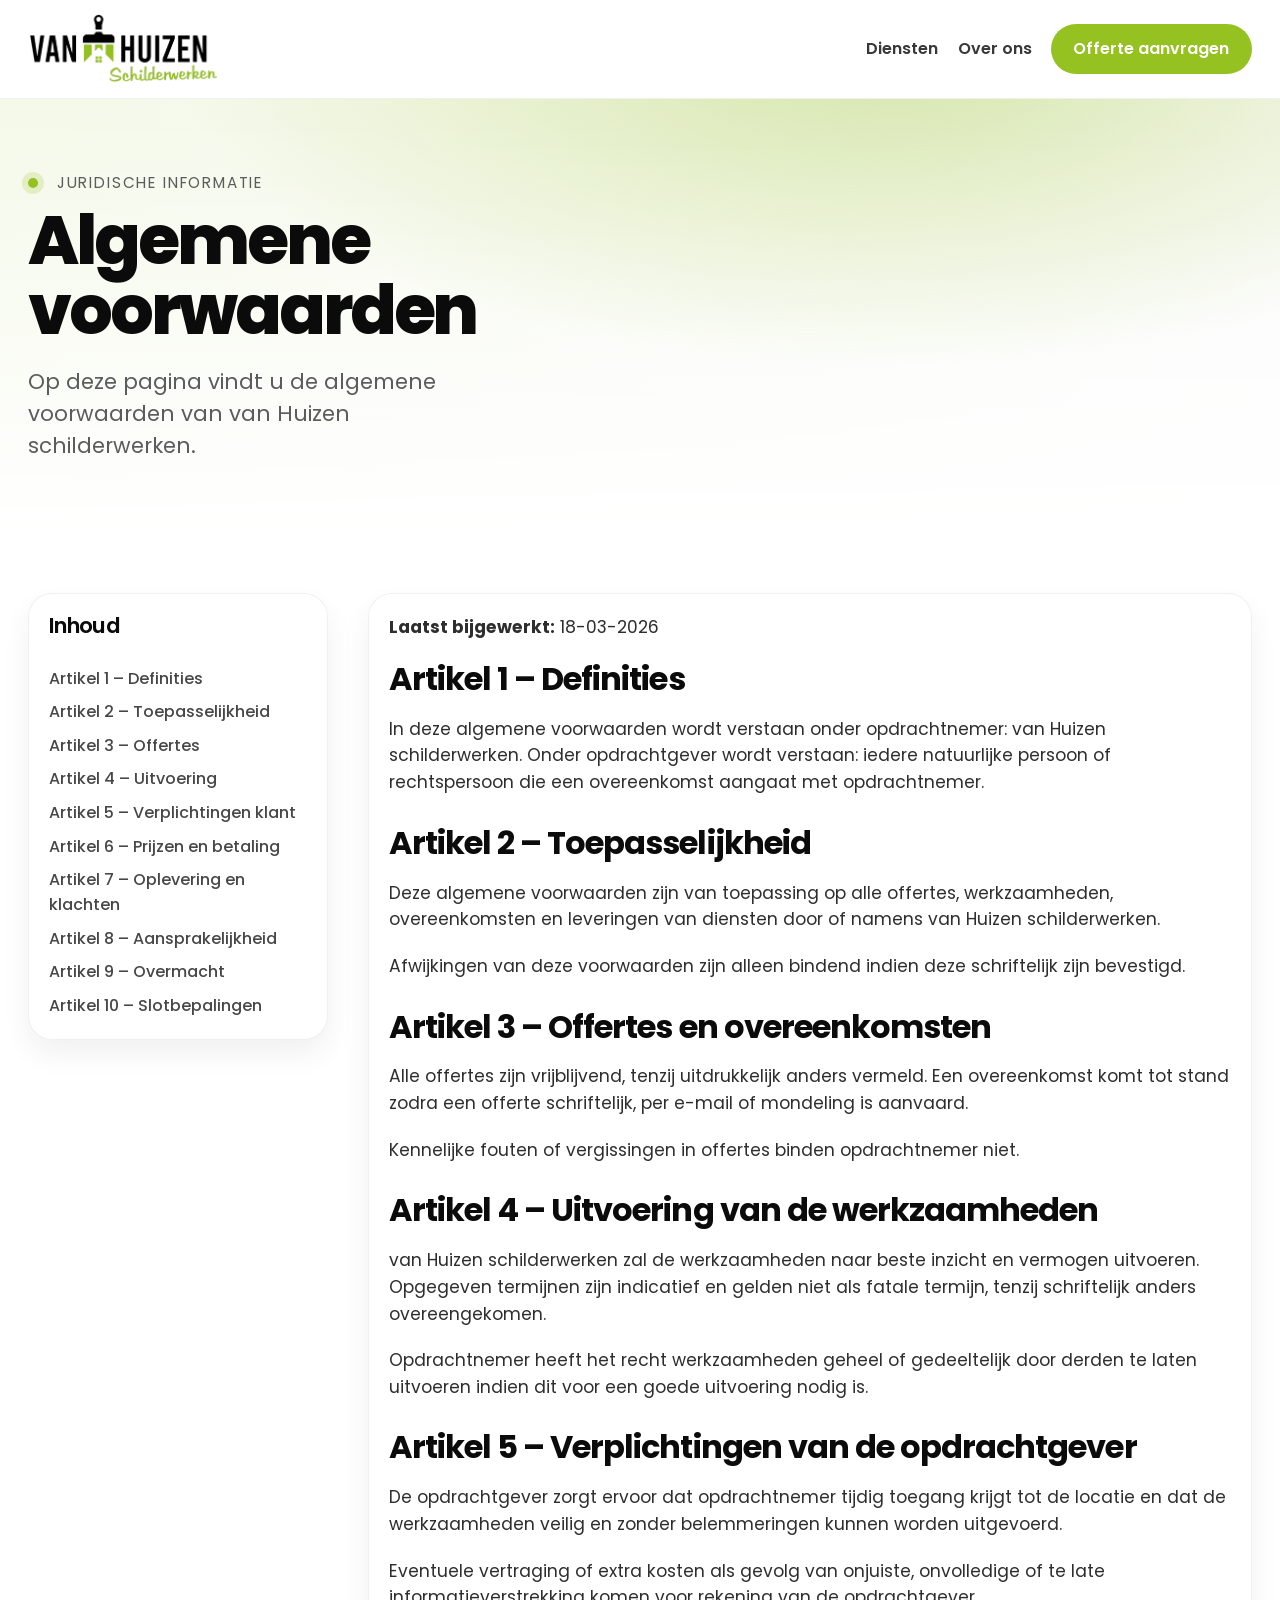
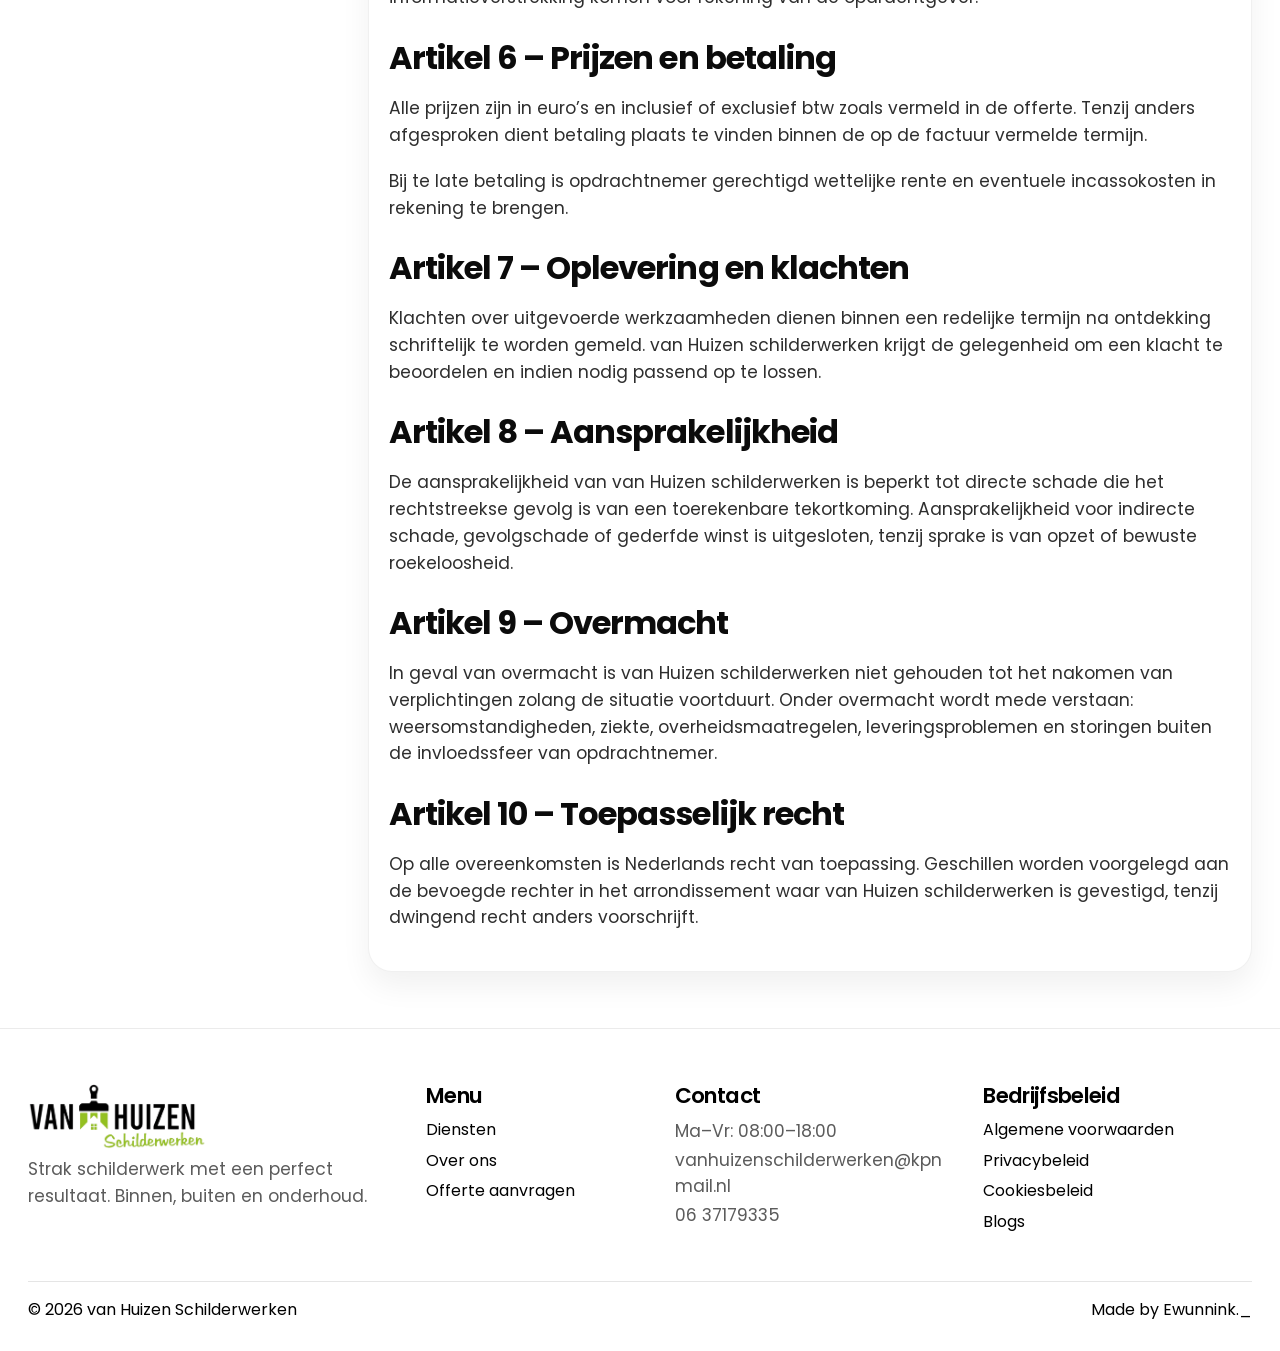
==== commit a90c7aa0: "Update algemene-voorwaarden.html" ====
--- a/algemene-voorwaarden.html
+++ b/algemene-voorwaarden.html
@@ -43,7 +43,7 @@
       <div class="legal-hero-bg" aria-hidden="true"></div>
       <div class="container legal-hero-inner">
         <p class="kicker">Juridische informatie</p>
-        <h1>Algemene <span class="logo-script">voorwaarden</span></h1>
+        <h1>Algemene <span class="accent">voorwaarden</span></h1>
         <p class="section-lead">
           Op deze pagina vindt u de algemene voorwaarden van van Huizen schilderwerken.
         </p>
--- a/legal.css
+++ b/legal.css
@@ -32,21 +32,20 @@
   --space-6: clamp(2.8rem, 2.1rem + 3vw, 5rem);
 }
 
-@font-face {
-  font-family: "Playlist-Script";
-  src:
-    url("/fonts/Playlist-Script.woff2") format("woff2"),
-    url("/fonts/Playlist-Script.woff") format("woff"),
-    url("/fonts/Playlist-Script.otf") format("opentype");
-  font-weight: 400;
-  font-style: normal;
-  font-display: swap;
-}
-
 *,
 *::before,
 *::after{
   box-sizing:border-box;
+}
+
+.logo-script {
+  color: #95c121;
+}
+
+@media (max-width: 768px) {
+  .logo-script {
+    color: #95c121;
+  }
 }
 
 html{
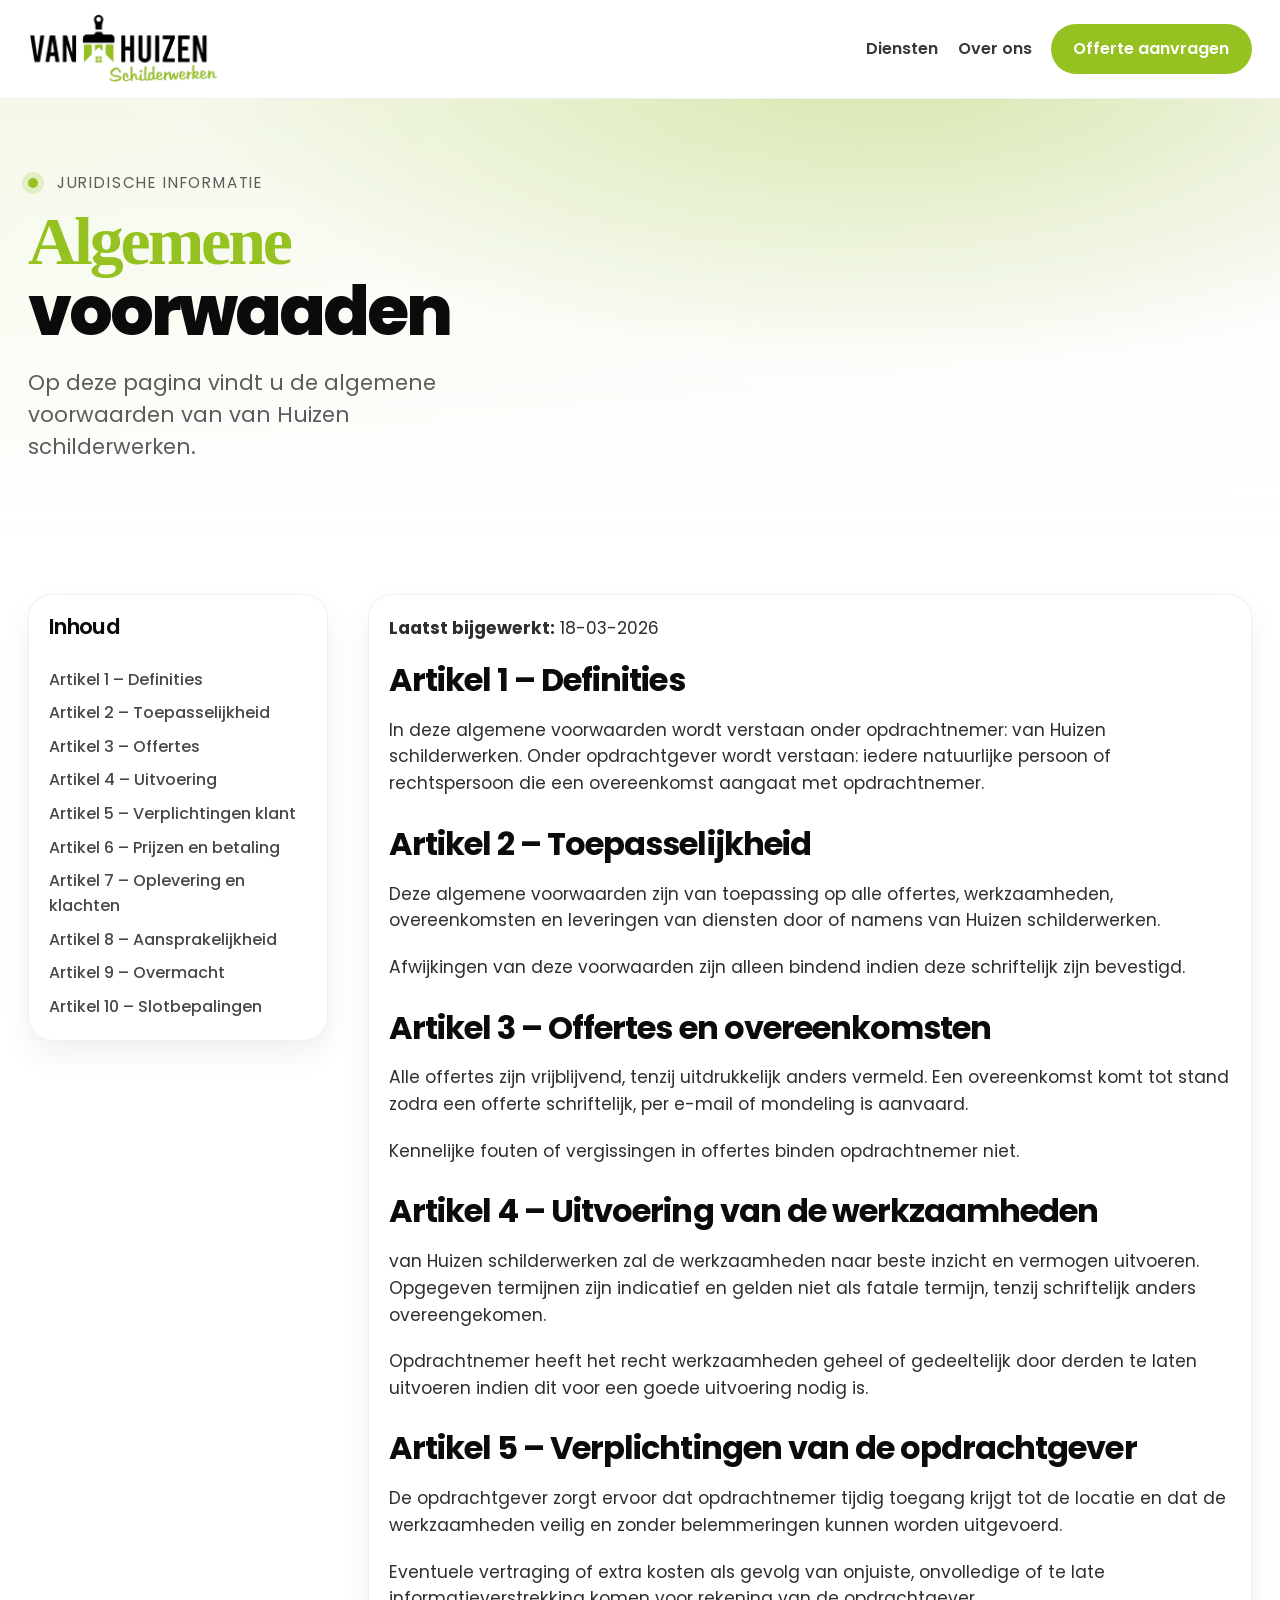
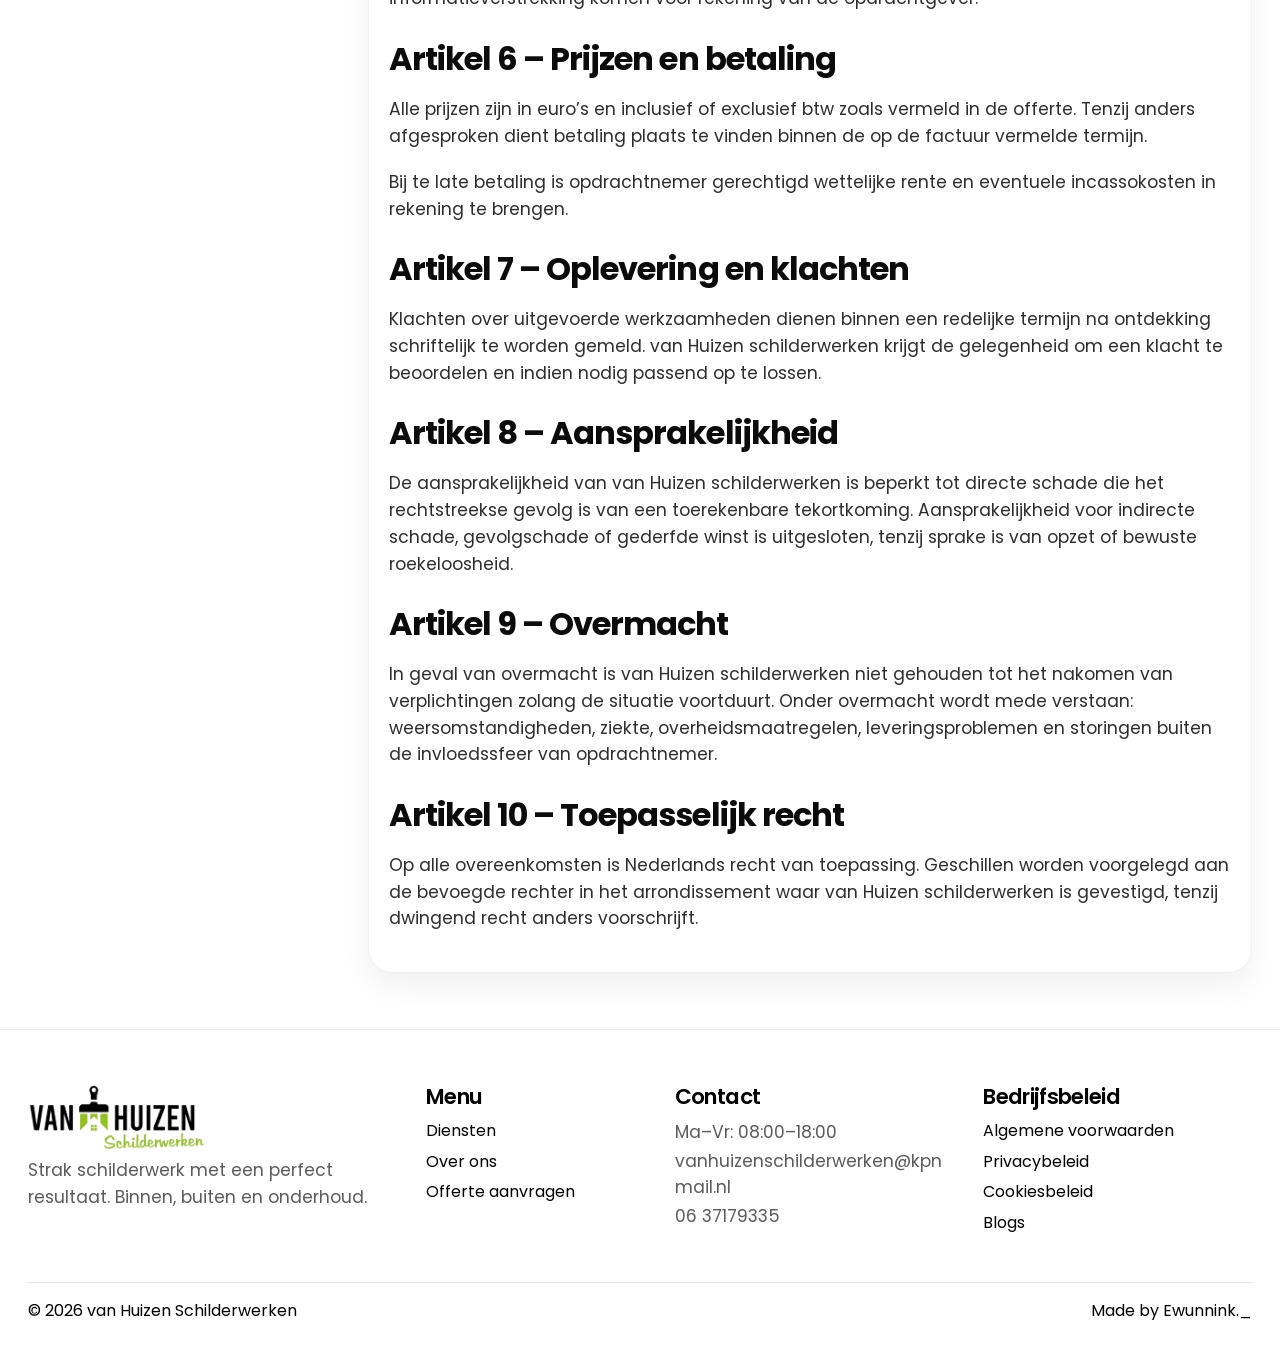
==== commit cc3e6c29: "Update algemene-voorwaarden.html" ====
--- a/algemene-voorwaarden.html
+++ b/algemene-voorwaarden.html
@@ -43,7 +43,7 @@
       <div class="legal-hero-bg" aria-hidden="true"></div>
       <div class="container legal-hero-inner">
         <p class="kicker">Juridische informatie</p>
-        <h1>Algemene <span class="accent">voorwaarden</span></h1>
+        <h1><span class="logo-script">Algemene </span>voorwaaden</h1>
         <p class="section-lead">
           Op deze pagina vindt u de algemene voorwaarden van van Huizen schilderwerken.
         </p>
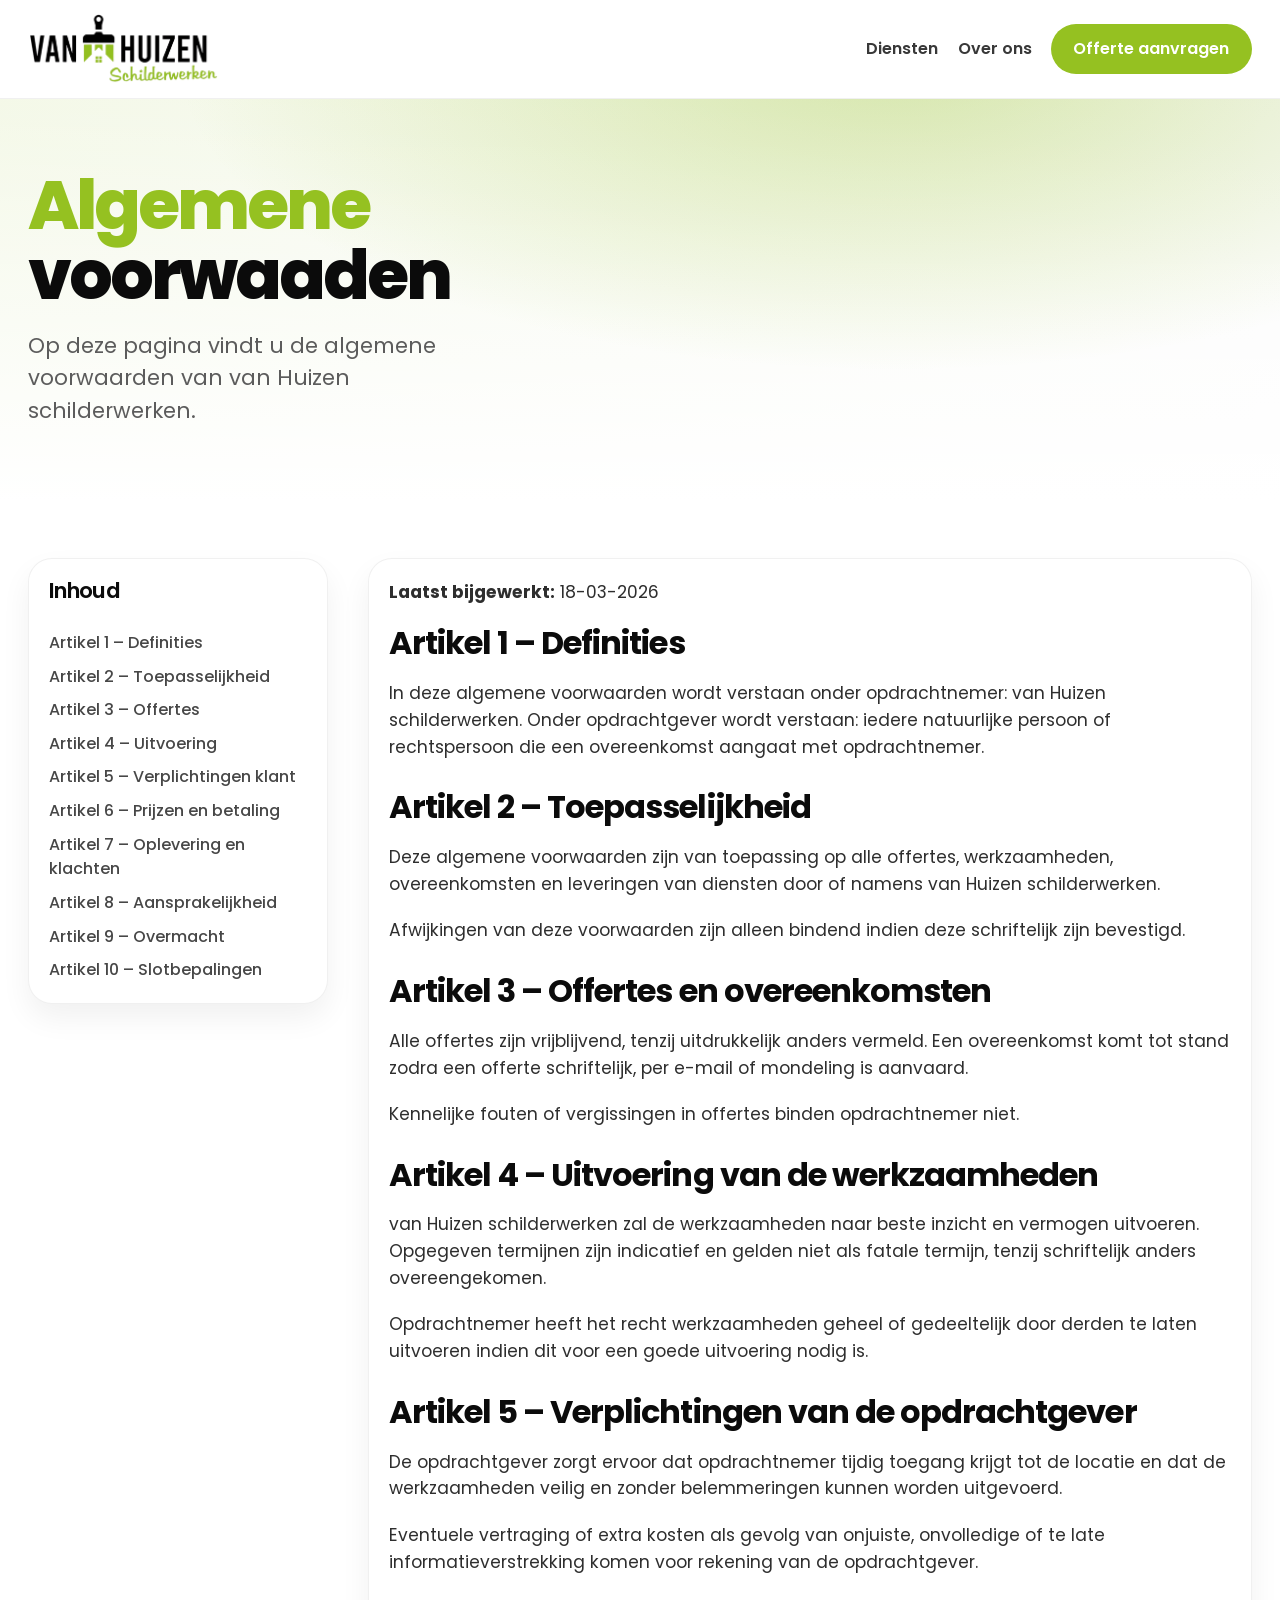
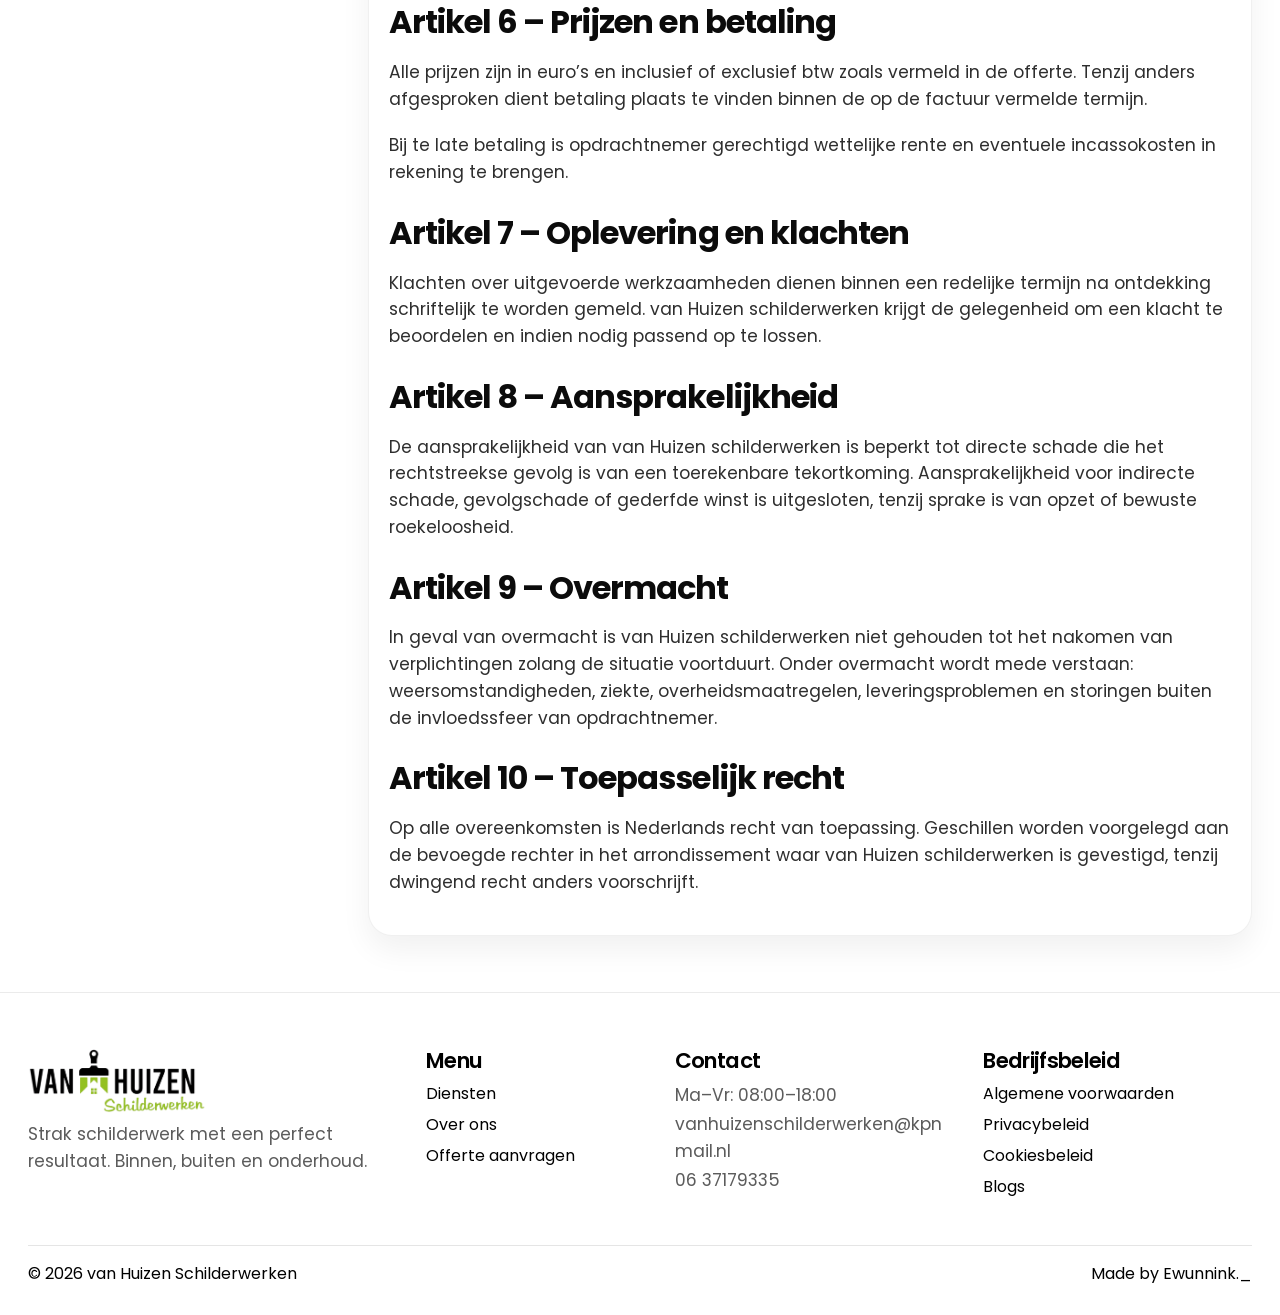
==== commit 5df534ef: "Update algemene-voorwaarden.html" ====
--- a/algemene-voorwaarden.html
+++ b/algemene-voorwaarden.html
@@ -42,7 +42,6 @@
     <section class="legal-hero">
       <div class="legal-hero-bg" aria-hidden="true"></div>
       <div class="container legal-hero-inner">
-        <p class="kicker">Juridische informatie</p>
         <h1><span class="logo-script">Algemene </span>voorwaaden</h1>
         <p class="section-lead">
           Op deze pagina vindt u de algemene voorwaarden van van Huizen schilderwerken.
--- a/legal.css
+++ b/legal.css
@@ -16,7 +16,6 @@
   --container: 1280px;
 
   --font-sans: "Poppins", system-ui, -apple-system, "Segoe UI", Roboto, Arial, sans-serif;
-  --font-script: "Playlist-Script", cursive;
 
   --step--1: clamp(.88rem, .82rem + .2vw, .95rem);
   --step-0: clamp(1rem, .95rem + .25vw, 1.08rem);
@@ -38,13 +37,17 @@
   box-sizing:border-box;
 }
 
-.logo-script {
-  color: #95c121;
-}
-
-@media (max-width: 768px) {
-  .logo-script {
-    color: #95c121;
+.logo-script{
+  color:#95c121;
+  font-family:var(--font-sans) !important;
+  font-weight:800;
+}
+
+@media (max-width: 768px){
+  .logo-script{
+    color:#95c121;
+    font-family:var(--font-sans) !important;
+    font-weight:800;
   }
 }
 
@@ -153,11 +156,6 @@
 
 .muted{
   color:var(--muted);
-}
-
-.logo-script{
-  font-family:var(--font-script);
-  color:var(--green);
 }
 
 /* Buttons */
@@ -369,7 +367,7 @@
   max-width:36ch;
 }
 
-/* Hero variant zoals screenshot 2 */
+/* Hero variant */
 .hero-split{
   position:relative;
   overflow:hidden;
@@ -401,11 +399,12 @@
 
 .hero-title{
   margin:0 0 1rem;
+  font-family:var(--font-sans);
 }
 
 .hero-title-main{
-  display:block;
-  font-family:var(--font-sans);
+  display:inline;
+  font-family:var(--font-sans) !important;
   font-size:clamp(2.8rem, 2rem + 3vw, 5.2rem);
   line-height:.95;
   letter-spacing:-0.055em;
@@ -414,14 +413,21 @@
 }
 
 .hero-title-script{
-  display:block;
-  margin-top:.1em;
-  font-family:var(--font-script);
-  font-size:clamp(2.7rem, 2rem + 2.2vw, 4.8rem);
+  display:inline;
+  margin-top:0;
+  font-family:var(--font-sans) !important;
+  font-size:clamp(2.8rem, 2rem + 3vw, 5.2rem);
   line-height:.95;
-  letter-spacing:-0.02em;
+  letter-spacing:-0.055em;
   color:var(--green);
-  font-weight:400;
+  font-weight:800;
+}
+
+.hero-title .logo-script,
+.hero-title span,
+.hero-title strong,
+.hero-title em{
+  font-family:var(--font-sans) !important;
 }
 
 .hero-lead{
@@ -446,7 +452,7 @@
 
 .hero-media img{
   width:100%;
-  aspect-ratio: 1 / .82;
+  aspect-ratio:1 / .82;
   object-fit:cover;
   border-radius:32px;
   box-shadow:var(--shadow);
@@ -699,12 +705,9 @@
     max-width:100%;
   }
 
-  .hero-title-main{
+  .hero-title-main,
+  .hero-title-script{
     font-size:clamp(2.35rem, 1.9rem + 3vw, 3.6rem);
-  }
-
-  .hero-title-script{
-    font-size:clamp(2.2rem, 1.8rem + 2.5vw, 3.3rem);
   }
 
   .hero-media img{
@@ -750,3 +753,23 @@
     transition:none;
   }
 }
+
+
+@media (max-width: 760px) {
+  .nav-menu {
+    flex-direction: column;
+    align-items: stretch;
+  }
+
+  .nav-menu .btn-primary {
+    display: block;
+    width: 100%;
+    text-align: center;
+    margin-top: 10px;
+    border-radius: 999px
+  }
+}
+
+.btn-primary {
+  border-radius: 50px;
+}
